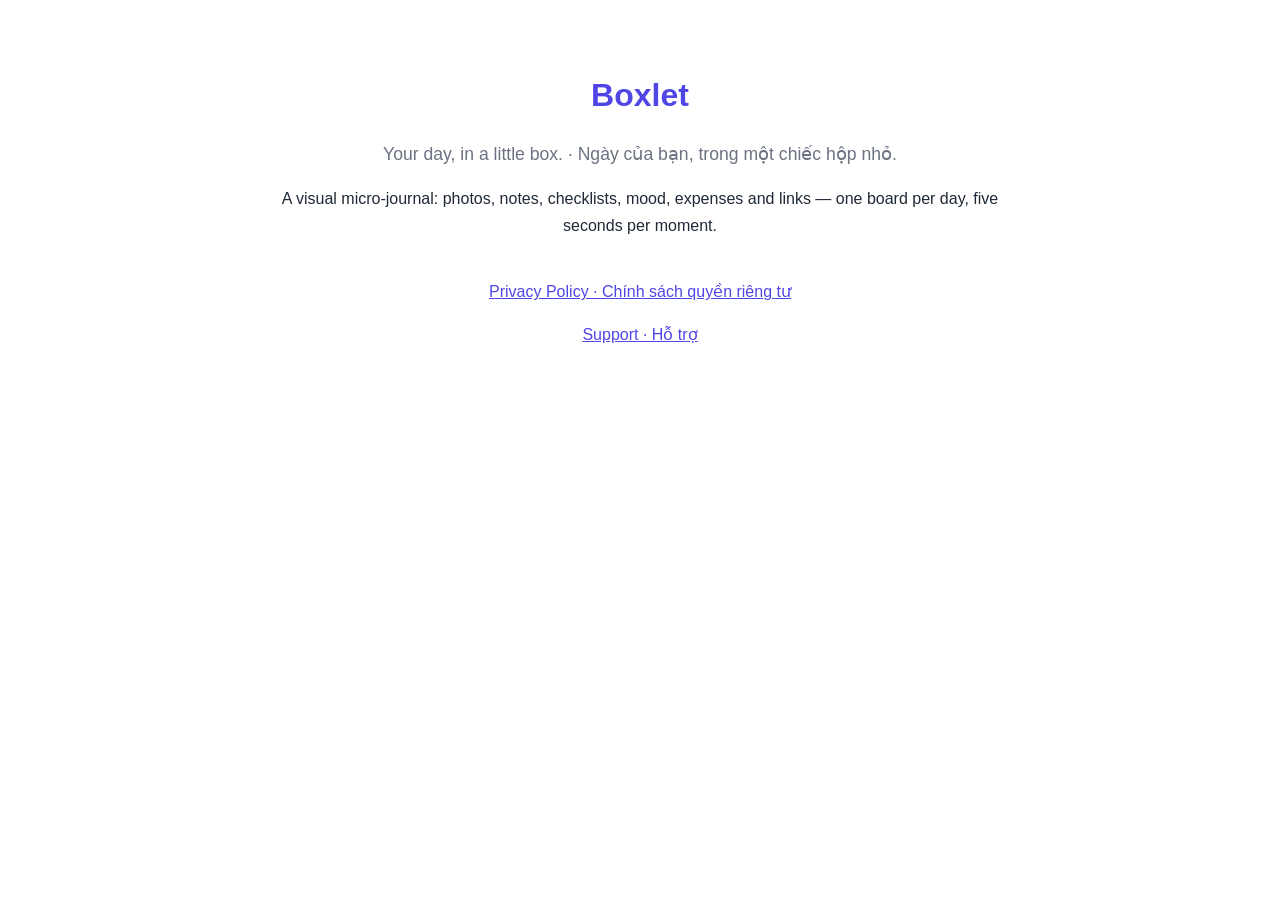
==== index.html @ a5674870 "Boxlet site: privacy policy, support, landing Claude-Session: https://claude.ai/code/session_01BpCMY" ====
<!DOCTYPE html>
<html lang="en">
<head>
<meta charset="utf-8">
<meta name="viewport" content="width=device-width, initial-scale=1">
<title>Boxlet — Your day, in a little box</title>
<style>
  body { font-family: -apple-system, "Segoe UI", Roboto, sans-serif; max-width: 720px; margin: 0 auto; padding: 48px 20px; color: #1f2937; line-height: 1.65; text-align: center; }
  h1 { color: #4F46E5; font-size: 2rem; margin-bottom: .25rem; }
  .tagline { color: #6b7280; font-size: 1.1rem; }
  .links { margin-top: 2.5rem; }
  a { color: #4F46E5; }
</style>
</head>
<body>
<h1>Boxlet</h1>
<p class="tagline">Your day, in a little box. · Ngày của bạn, trong một chiếc hộp nhỏ.</p>
<p>A visual micro-journal: photos, notes, checklists, mood, expenses and links — one board per day, five seconds per moment.</p>
<div class="links">
  <p><a href="./privacy.html">Privacy Policy · Chính sách quyền riêng tư</a></p>
  <p><a href="./support.html">Support · Hỗ trợ</a></p>
</div>
</body>
</html>
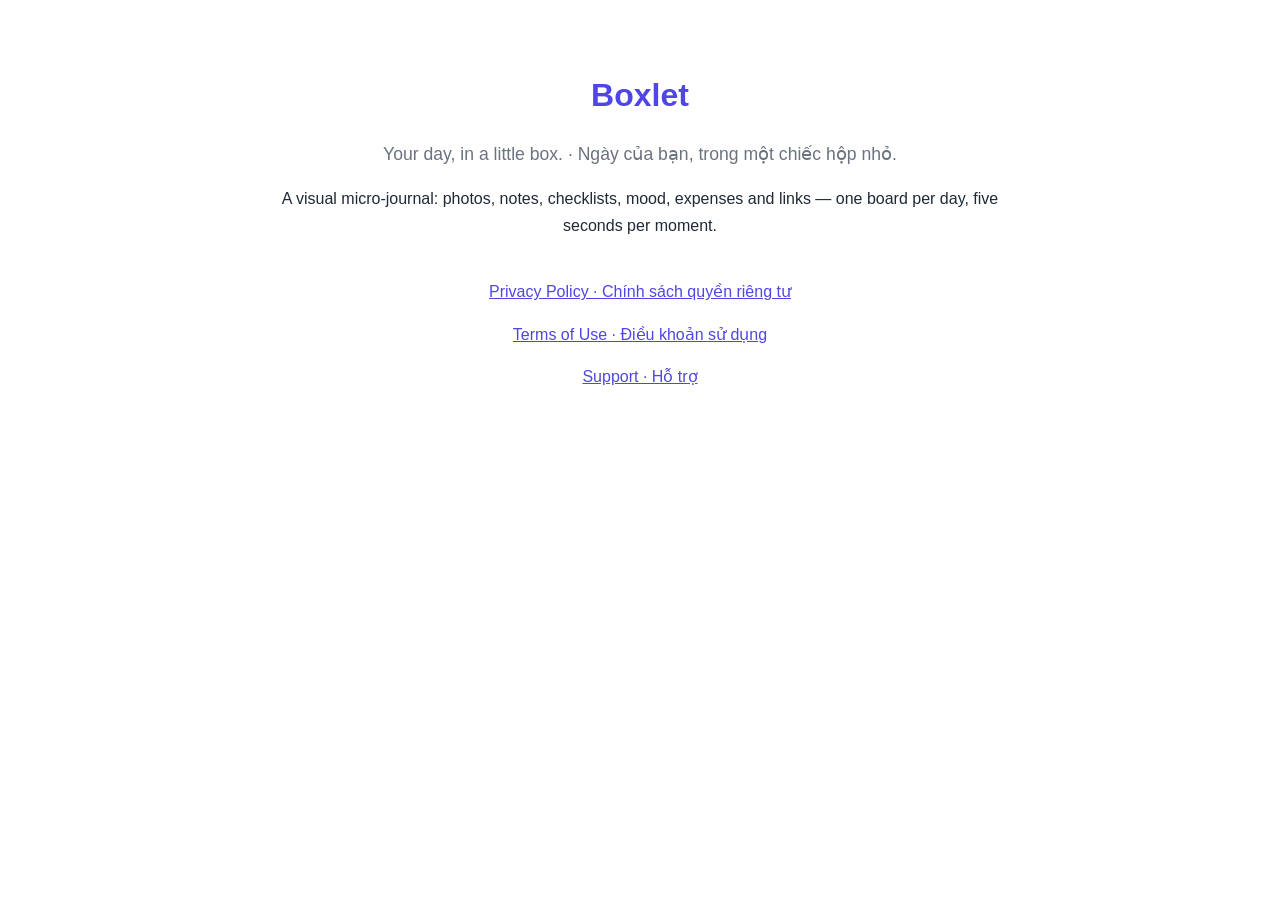
==== commit fc3dd6ae: "Dựng trang Điều khoản sử dụng + sửa privacy cho khớp việc đã có thuê bao /terms từng 404 trong khi b" ====
--- a/index.html
+++ b/index.html
@@ -18,6 +18,7 @@
 <p>A visual micro-journal: photos, notes, checklists, mood, expenses and links — one board per day, five seconds per moment.</p>
 <div class="links">
   <p><a href="./privacy.html">Privacy Policy · Chính sách quyền riêng tư</a></p>
+  <p><a href="./terms.html">Terms of Use · Điều khoản sử dụng</a></p>
   <p><a href="./support.html">Support · Hỗ trợ</a></p>
 </div>
 </body>
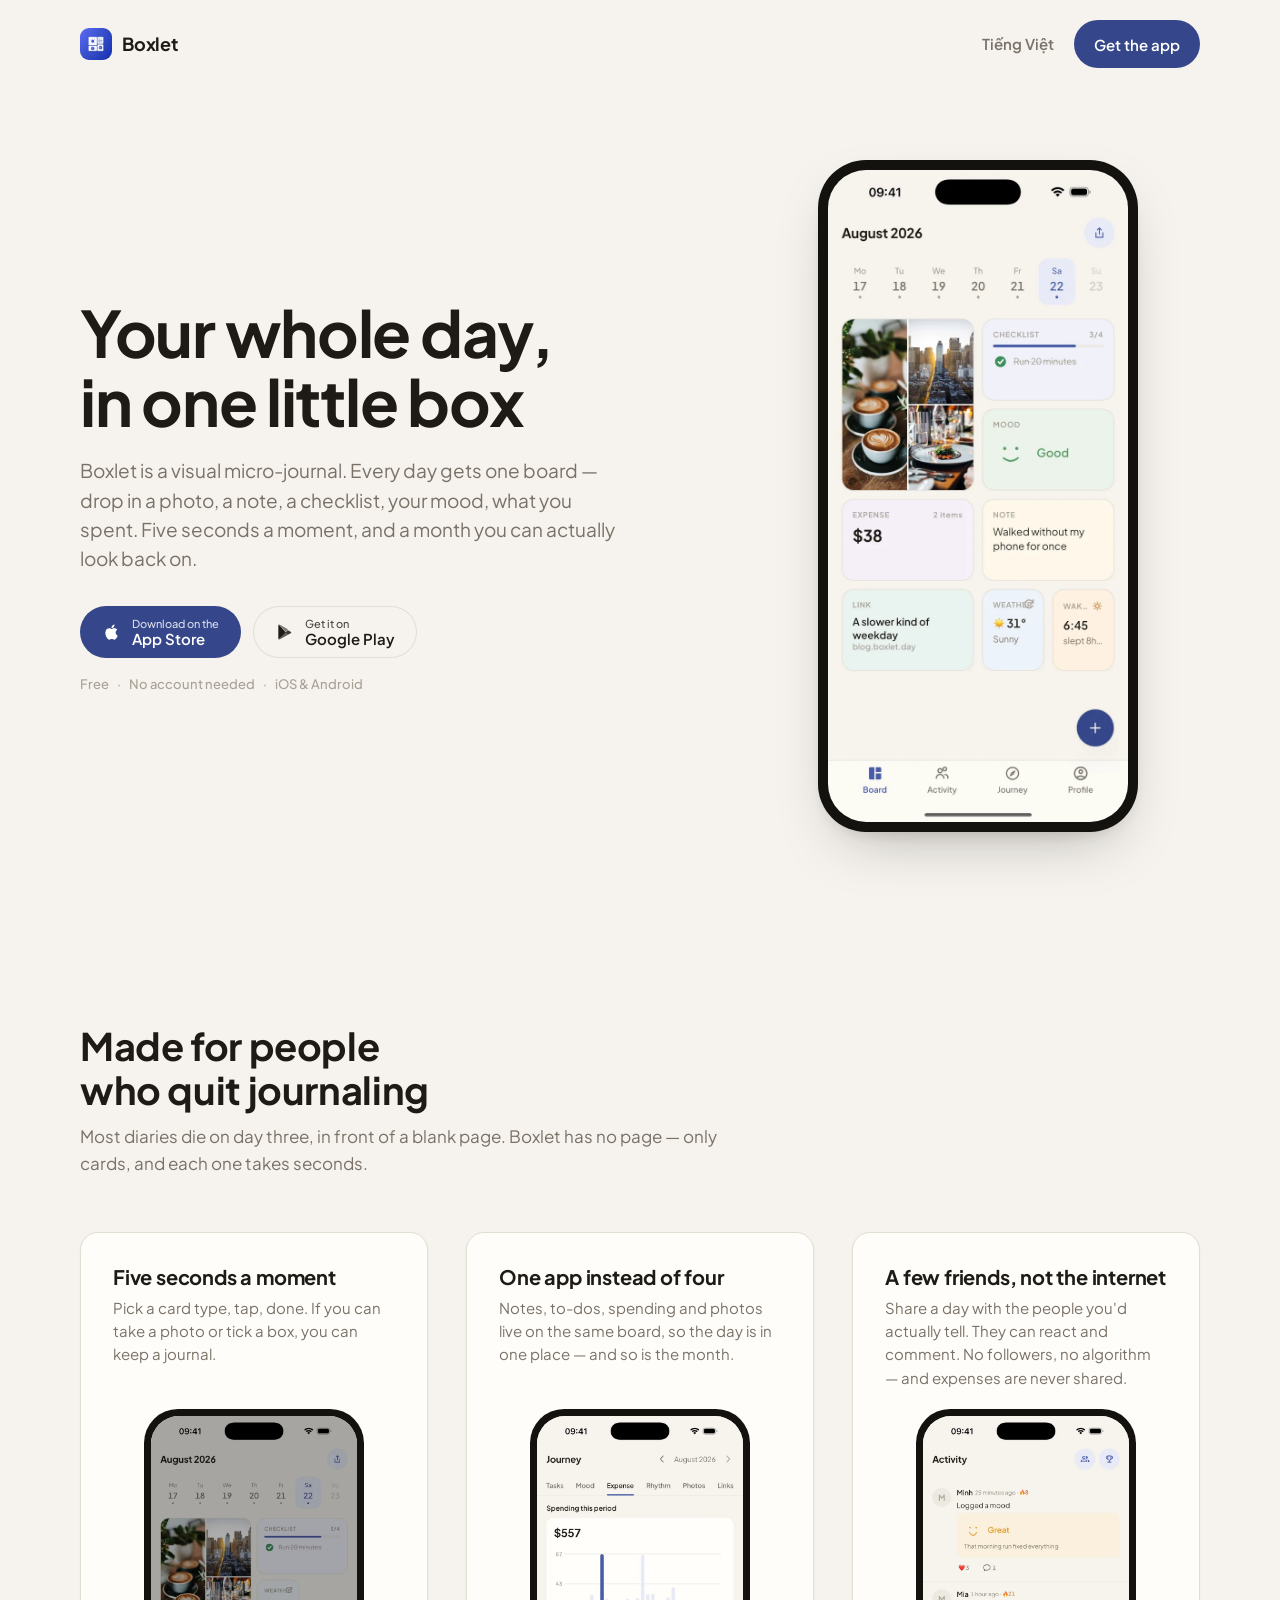
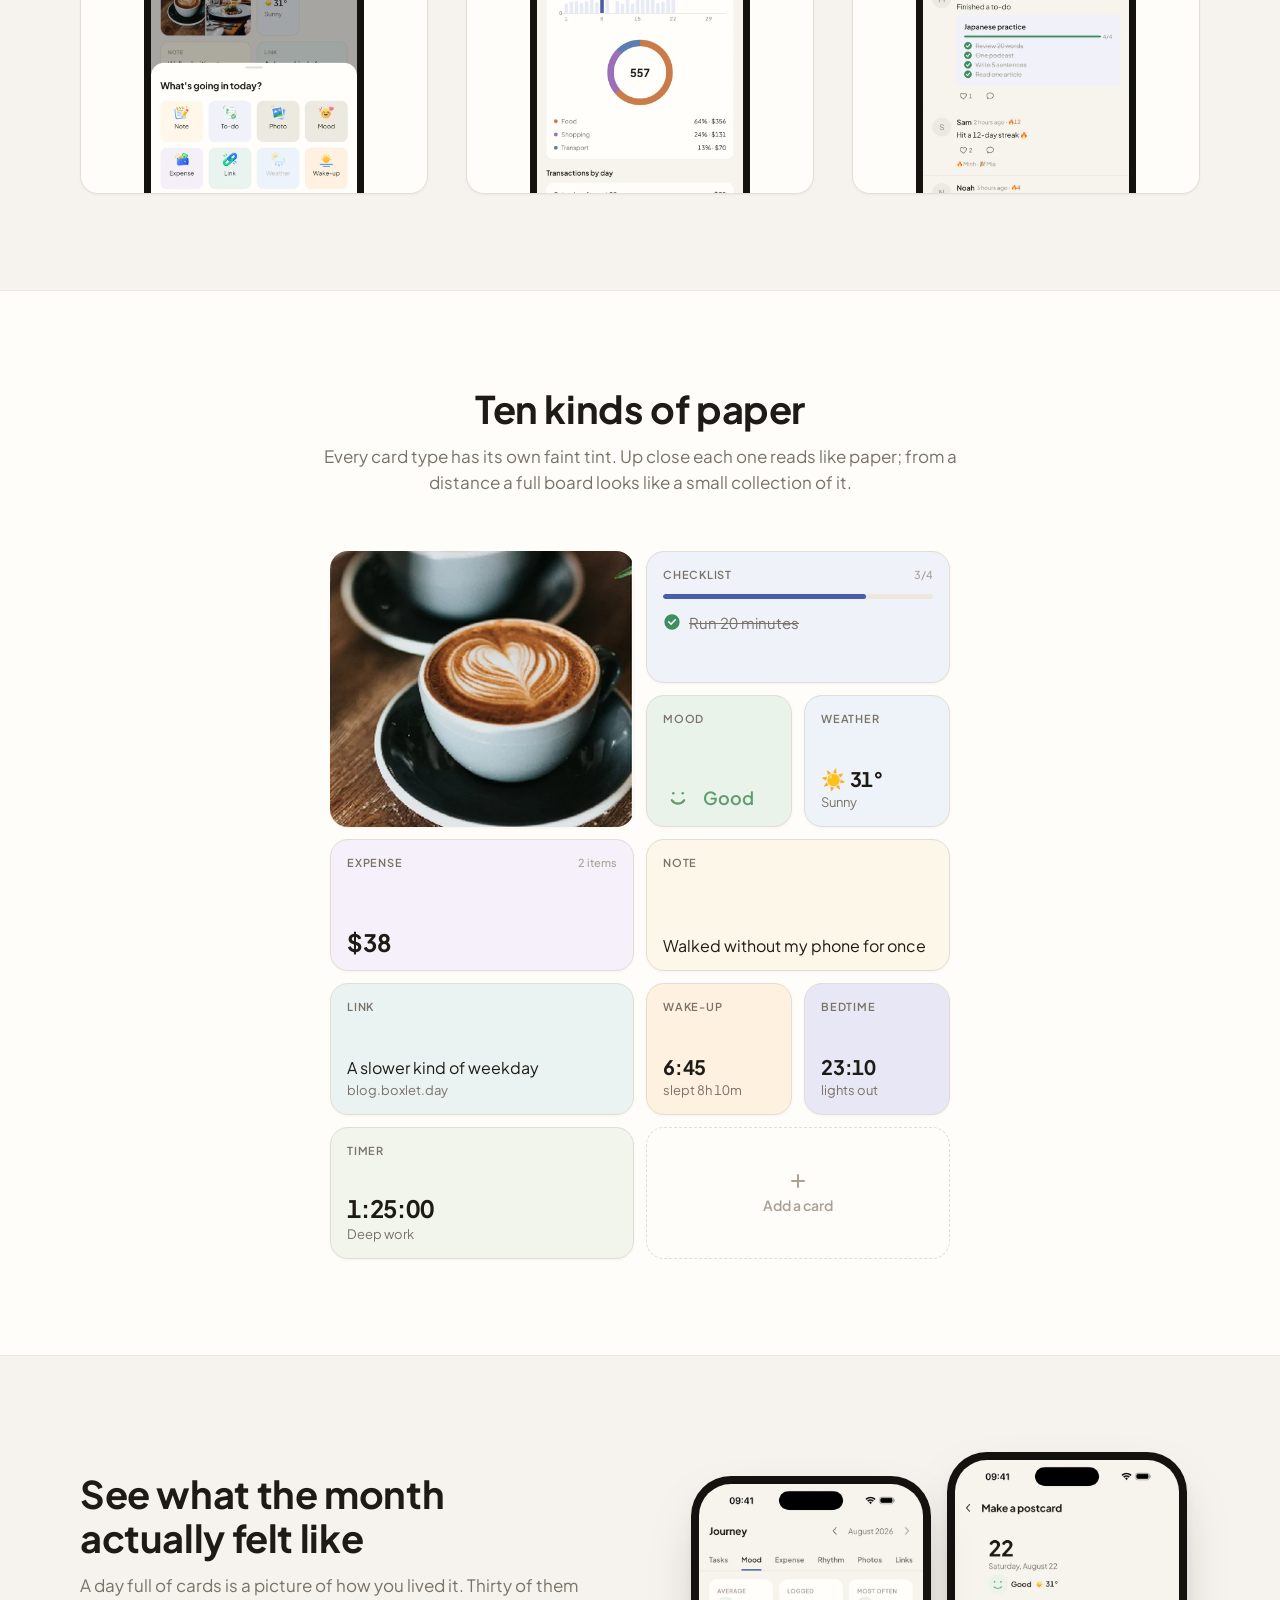
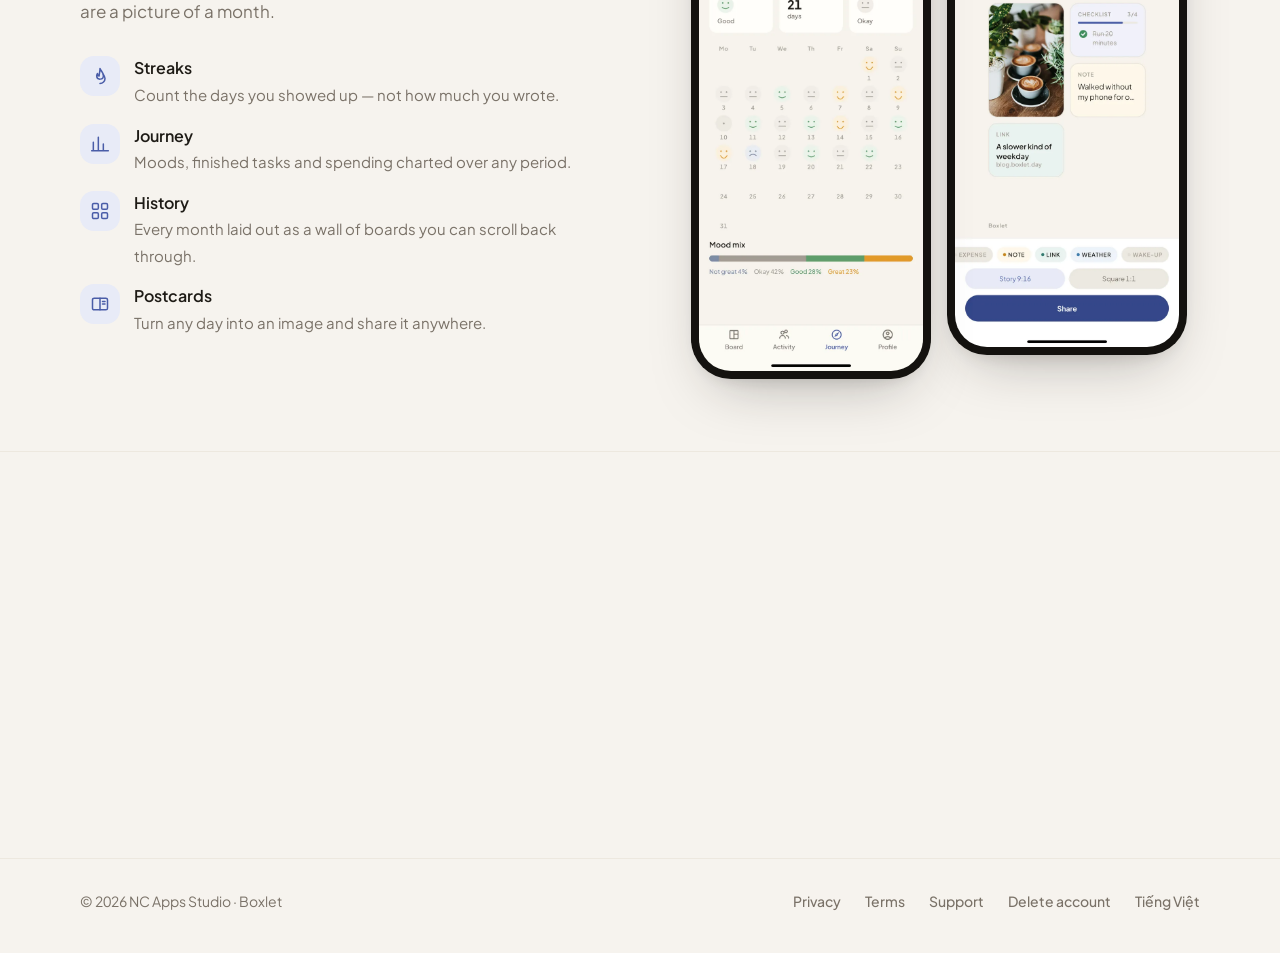
==== commit 9102d3a4: "Dựng lại landing page: hero, ba trụ, board mười loại giấy, nhìn lại, song ngữ EN/VI Trang cũ là một " ====
--- a/index.html
+++ b/index.html
@@ -3,23 +3,223 @@
 <head>
 <meta charset="utf-8">
 <meta name="viewport" content="width=device-width, initial-scale=1">
-<title>Boxlet — Your day, in a little box</title>
-<style>
-  body { font-family: -apple-system, "Segoe UI", Roboto, sans-serif; max-width: 720px; margin: 0 auto; padding: 48px 20px; color: #1f2937; line-height: 1.65; text-align: center; }
-  h1 { color: #4F46E5; font-size: 2rem; margin-bottom: .25rem; }
-  .tagline { color: #6b7280; font-size: 1.1rem; }
-  .links { margin-top: 2.5rem; }
-  a { color: #4F46E5; }
-</style>
+<title>Boxlet — Your whole day, in one little box</title>
+<meta name="description" content="Boxlet is a visual micro-journal for iOS and Android. One board per day: photos, notes, checklists, mood, spending. Five seconds a moment, and a month you can look back on.">
+<link rel="canonical" href="https://boxlet.day/">
+<link rel="alternate" hreflang="en" href="https://boxlet.day/">
+<link rel="alternate" hreflang="vi" href="https://boxlet.day/vi/">
+<link rel="alternate" hreflang="x-default" href="https://boxlet.day/">
+<meta name="theme-color" content="#F6F3EE" media="(prefers-color-scheme: light)">
+<meta name="theme-color" content="#131210" media="(prefers-color-scheme: dark)">
+<meta property="og:type" content="website">
+<meta property="og:site_name" content="Boxlet">
+<meta property="og:title" content="Boxlet — Your whole day, in one little box">
+<meta property="og:description" content="Boxlet is a visual micro-journal for iOS and Android. One board per day: photos, notes, checklists, mood, spending. Five seconds a moment, and a month you can look back on.">
+<meta property="og:url" content="https://boxlet.day/">
+<meta property="og:image" content="https://boxlet.day/assets/og-en.png">
+<meta property="og:image:width" content="1200">
+<meta property="og:image:height" content="630">
+<meta property="og:locale" content="en_US">
+<meta name="twitter:card" content="summary_large_image">
+<meta name="apple-itunes-app" content="app-id=6798649203">
+<link rel="icon" type="image/png" sizes="32x32" href="/assets/icon-32.png">
+<link rel="icon" type="image/png" sizes="192x192" href="/assets/icon-192.png">
+<link rel="apple-touch-icon" href="/assets/icon-180.png">
+<link rel="preload" href="/assets/fonts/PlusJakartaSans-Variable.woff2" as="font" type="font/woff2" crossorigin>
+<link rel="stylesheet" href="/style.css">
+<script type="application/ld+json">
+{
+  "@context": "https://schema.org",
+  "@type": "MobileApplication",
+  "name": "Boxlet",
+  "operatingSystem": "iOS, Android",
+  "applicationCategory": "LifestyleApplication",
+  "description": "Boxlet is a visual micro-journal for iOS and Android. One board per day: photos, notes, checklists, mood, spending. Five seconds a moment, and a month you can look back on.",
+  "offers": { "@type": "Offer", "price": "0", "priceCurrency": "USD" },
+  "author": { "@type": "Organization", "name": "NC Apps Studio" },
+  "url": "https://boxlet.day/"
+}
+</script>
 </head>
 <body>
-<h1>Boxlet</h1>
-<p class="tagline">Your day, in a little box. · Ngày của bạn, trong một chiếc hộp nhỏ.</p>
-<p>A visual micro-journal: photos, notes, checklists, mood, expenses and links — one board per day, five seconds per moment.</p>
-<div class="links">
-  <p><a href="./privacy.html">Privacy Policy · Chính sách quyền riêng tư</a></p>
-  <p><a href="./terms.html">Terms of Use · Điều khoản sử dụng</a></p>
-  <p><a href="./support.html">Support · Hỗ trợ</a></p>
-</div>
+
+<header class="wrap topbar">
+  <a class="brand" href="/"><img src="/assets/icon-192.png" alt="" width="32" height="32">Boxlet</a>
+  <div class="topbar-actions">
+    <a class="lang" href="/vi/" lang="vi" hreflang="vi">Tiếng Việt</a>
+    <a class="btn btn-primary" href="#get">Get the app</a>
+  </div>
+</header>
+
+<main>
+
+<section class="wrap hero">
+  <div class="hero-copy">
+    <h1>Your whole day, in one little box</h1>
+    <p class="lead">Boxlet is a visual micro-journal. Every day gets one board — drop in a photo, a note, a checklist, your mood, what you spent. Five seconds a moment, and a month you can actually look back on.</p>
+    <div class="store-row">
+      <a class="btn btn-primary btn-store" href="https://apps.apple.com/app/id6798649203"><svg viewBox="0 0 24 24" fill="currentColor" aria-hidden="true"><path d="M16.37 12.7c-.02-2.3 1.88-3.4 1.96-3.45-1.07-1.56-2.73-1.78-3.32-1.8-1.41-.14-2.76.83-3.48.83-.72 0-1.83-.81-3-.79-1.55.02-2.97.9-3.77 2.28-1.61 2.79-.41 6.92 1.16 9.18.77 1.11 1.68 2.35 2.87 2.31 1.15-.05 1.59-.75 2.98-.75 1.39 0 1.78.75 3 .72 1.24-.02 2.02-1.13 2.78-2.24.87-1.29 1.23-2.53 1.25-2.6-.03-.01-2.4-.92-2.43-3.69zM14.1 5.96c.63-.77 1.06-1.84.94-2.9-.91.04-2.02.61-2.67 1.37-.58.68-1.1 1.77-.96 2.81 1.02.08 2.05-.52 2.69-1.28z"/></svg><span><small>Download on the</small><b>App Store</b></span></a>
+      <a class="btn btn-ghost btn-store" href="https://play.google.com/store/apps/details?id=com.ncstudio.daybox"><svg viewBox="0 0 24 24" fill="currentColor" aria-hidden="true"><path d="M4.5 3.3c-.3.3-.5.8-.5 1.4v14.6c0 .6.2 1.1.5 1.4l.1.1 8.2-8.2v-.2L4.6 3.2l-.1.1z"/><path d="M15.5 15.3l-2.7-2.7v-.2l2.7-2.7.1.1 3.2 1.8c.9.5.9 1.4 0 1.9l-3.2 1.8h-.1z" opacity=".85"/><path d="M15.6 15.2L12.8 12.4 4.5 20.7c.3.3.8.4 1.3.1l9.8-5.6z" opacity=".7"/><path d="M15.6 8.8L5.8 3.2c-.5-.3-1-.2-1.3.1l8.3 8.3 2.8-2.8z" opacity=".55"/></svg><span><small>Get it on</small><b>Google Play</b></span></a>
+    </div>
+    <p class="fine"><span>Free</span><span>No account needed</span><span>iOS & Android</span></p>
+  </div>
+  <div class="hero-visual">
+    <div class="phone">
+      <img src="/assets/shots/01-board-en.webp" width="660" height="1434" alt="A Boxlet board for one day: a photo card, checklist, mood, expense, note, link and weather laid out on a grid" fetchpriority="high">
+    </div>
+  </div>
+</section>
+
+<section class="section">
+  <div class="wrap">
+    <div class="section-head reveal">
+      <h2>Made for people who quit journaling</h2>
+      <p>Most diaries die on day three, in front of a blank page. Boxlet has no page — only cards, and each one takes seconds.</p>
+    </div>
+    <div class="pillars">
+      <article class="pillar reveal">
+        <div>
+          <h3>Five seconds a moment</h3>
+          <p>Pick a card type, tap, done. If you can take a photo or tick a box, you can keep a journal.</p>
+        </div>
+        <div class="shot"><img src="/assets/shots/02-picker-en.webp" width="660" height="1434" alt="The card picker sheet showing the card types: note, to-do, photo, mood, expense, link, weather, wake-up, bedtime, timer" loading="lazy"></div>
+      </article>
+      <article class="pillar reveal">
+        <div>
+          <h3>One app instead of four</h3>
+          <p>Notes, to-dos, spending and photos live on the same board, so the day is in one place — and so is the month.</p>
+        </div>
+        <div class="shot"><img src="/assets/shots/06-journey-expense-en.webp" width="660" height="1434" alt="Journey tab showing spending for the month with a daily chart and a category donut" loading="lazy"></div>
+      </article>
+      <article class="pillar reveal">
+        <div>
+          <h3>A few friends, not the internet</h3>
+          <p>Share a day with the people you'd actually tell. They can react and comment. No followers, no algorithm — and expenses are never shared.</p>
+        </div>
+        <div class="shot"><img src="/assets/shots/07-feed-en.webp" width="660" height="1434" alt="Activity feed with a few friends' posts: a mood, a finished to-do list, a streak" loading="lazy"></div>
+      </article>
+    </div>
+  </div>
+</section>
+
+<section class="section paper-section">
+  <div class="wrap">
+    <div class="section-head center reveal">
+      <h2>Ten kinds of paper</h2>
+      <p>Every card type has its own faint tint. Up close each one reads like paper; from a distance a full board looks like a small collection of it.</p>
+    </div>
+
+    <div class="board" aria-label="A sample day board built from Boxlet's card types">
+      <div class="card card-photo w2 h2 reveal" style="--i:0">
+        <img src="/assets/photo-coffee.webp" width="480" height="480" alt="Two cups of latte on a wooden table" loading="lazy">
+      </div>
+      <div class="card card-todo w2 reveal" style="--i:1">
+        <div class="card-label">Checklist<span class="meta">3/4</span></div>
+        <div class="progress"><i></i></div>
+        <div class="tick"><svg viewBox="0 0 20 20" fill="currentColor" aria-hidden="true"><path d="M10 1.5a8.5 8.5 0 1 0 0 17 8.5 8.5 0 0 0 0-17zm-1.1 12.2L5.2 10l1.3-1.3 2.4 2.4 4.6-4.6 1.3 1.3-5.9 5.9z"/></svg>Run 20 minutes</div>
+      </div>
+      <div class="card card-mood card-sm reveal" style="--i:2">
+        <div class="card-label">Mood</div>
+        <div class="card-body"><div class="mood-face"><svg viewBox="0 0 32 32" fill="none" stroke="currentColor" stroke-width="2.4" stroke-linecap="round" aria-hidden="true"><circle cx="11" cy="12" r="1.3" fill="currentColor" stroke="none"/><circle cx="21" cy="12" r="1.3" fill="currentColor" stroke="none"/><path d="M9.5 19.5c1.6 2.3 3.8 3.5 6.5 3.5s4.9-1.2 6.5-3.5"/></svg>Good</div></div>
+      </div>
+      <div class="card card-weather card-sm reveal" style="--i:3">
+        <div class="card-label">Weather</div>
+        <div class="card-body"><p class="card-value">☀️ 31°</p><p class="card-sub">Sunny</p></div>
+      </div>
+      <div class="card card-expense w2 reveal" style="--i:4">
+        <div class="card-label">Expense<span class="meta">2 items</span></div>
+        <div class="card-body"><p class="card-value">$38</p></div>
+      </div>
+      <div class="card card-note w2 reveal" style="--i:5">
+        <div class="card-label">Note</div>
+        <div class="card-body"><p class="card-text">Walked without my phone for once</p></div>
+      </div>
+      <div class="card card-link w2 reveal" style="--i:6">
+        <div class="card-label">Link</div>
+        <div class="card-body"><p class="card-text">A slower kind of weekday</p><p class="card-sub">blog.boxlet.day</p></div>
+      </div>
+      <div class="card card-wake card-sm reveal" style="--i:7">
+        <div class="card-label">Wake-up</div>
+        <div class="card-body"><p class="card-value">6:45</p><p class="card-sub">slept 8h 10m</p></div>
+      </div>
+      <div class="card card-bed card-sm reveal" style="--i:8">
+        <div class="card-label">Bedtime</div>
+        <div class="card-body"><p class="card-value">23:10</p><p class="card-sub">lights out</p></div>
+      </div>
+      <div class="card card-timer w2 reveal" style="--i:9">
+        <div class="card-label">Timer</div>
+        <div class="card-body"><p class="card-value">1:25:00</p><p class="card-sub">Deep work</p></div>
+      </div>
+      <div class="card card-add w2 reveal" style="--i:10" aria-hidden="true">
+        <svg viewBox="0 0 20 20" fill="none" stroke="currentColor" stroke-width="2" stroke-linecap="round" aria-hidden="true"><path d="M10 4v12M4 10h12"/></svg>Add a card
+      </div>
+    </div>
+
+  </div>
+</section>
+
+<section class="section">
+  <div class="wrap lookback">
+    <div class="reveal">
+      <div class="section-head">
+        <h2>See what the month actually felt like</h2>
+        <p>A day full of cards is a picture of how you lived it. Thirty of them are a picture of a month.</p>
+      </div>
+      <ul>
+        <li><span class="ico"><svg viewBox="0 0 24 24" fill="none" stroke="currentColor" stroke-width="1.8" stroke-linecap="round" stroke-linejoin="round" aria-hidden="true"><path d="M12 3c1 3 4 4.5 4 8.5A4 4 0 0 1 8 12c0-1 .3-2 1-3 0 2 1 3 2 3 0-3 1-5 1-9z"/><path d="M12 21a6 6 0 0 0 6-6c0-2-1-3.5-2-5"/></svg></span><div><b>Streaks</b><span>Count the days you showed up — not how much you wrote.</span></div></li>
+        <li><span class="ico"><svg viewBox="0 0 24 24" fill="none" stroke="currentColor" stroke-width="1.8" stroke-linecap="round" aria-hidden="true"><path d="M4 20V10M10 20V4M16 20v-8M22 20H2"/></svg></span><div><b>Journey</b><span>Moods, finished tasks and spending charted over any period.</span></div></li>
+        <li><span class="ico"><svg viewBox="0 0 24 24" fill="none" stroke="currentColor" stroke-width="1.8" aria-hidden="true"><rect x="3" y="3" width="7" height="7" rx="1.5"/><rect x="14" y="3" width="7" height="7" rx="1.5"/><rect x="3" y="14" width="7" height="7" rx="1.5"/><rect x="14" y="14" width="7" height="7" rx="1.5"/></svg></span><div><b>History</b><span>Every month laid out as a wall of boards you can scroll back through.</span></div></li>
+        <li><span class="ico"><svg viewBox="0 0 24 24" fill="none" stroke="currentColor" stroke-width="1.8" stroke-linecap="round" aria-hidden="true"><rect x="3" y="5" width="18" height="14" rx="2"/><path d="M12 5v14M15 9h3M15 12h3"/></svg></span><div><b>Postcards</b><span>Turn any day into an image and share it anywhere.</span></div></li>
+      </ul>
+    </div>
+    <div class="phone-pair reveal">
+      <div class="phone phone-sm"><img src="/assets/shots/05-journey-mood-en.webp" width="660" height="1434" alt="Journey tab with a month of mood faces on a calendar and a mood mix bar" loading="lazy"></div>
+      <div class="phone phone-sm"><img src="/assets/shots/08-postcard-en.webp" width="660" height="1434" alt="The postcard maker rendering a day's board as a shareable image" loading="lazy"></div>
+    </div>
+  </div>
+</section>
+
+<section class="section closing" id="get">
+  <div class="wrap reveal">
+    <h2>Start today's box. It takes five seconds.</h2>
+    <div class="store-row">
+      <a class="btn btn-primary btn-store" href="https://apps.apple.com/app/id6798649203"><svg viewBox="0 0 24 24" fill="currentColor" aria-hidden="true"><path d="M16.37 12.7c-.02-2.3 1.88-3.4 1.96-3.45-1.07-1.56-2.73-1.78-3.32-1.8-1.41-.14-2.76.83-3.48.83-.72 0-1.83-.81-3-.79-1.55.02-2.97.9-3.77 2.28-1.61 2.79-.41 6.92 1.16 9.18.77 1.11 1.68 2.35 2.87 2.31 1.15-.05 1.59-.75 2.98-.75 1.39 0 1.78.75 3 .72 1.24-.02 2.02-1.13 2.78-2.24.87-1.29 1.23-2.53 1.25-2.6-.03-.01-2.4-.92-2.43-3.69zM14.1 5.96c.63-.77 1.06-1.84.94-2.9-.91.04-2.02.61-2.67 1.37-.58.68-1.1 1.77-.96 2.81 1.02.08 2.05-.52 2.69-1.28z"/></svg><span><small>Download on the</small><b>App Store</b></span></a>
+      <a class="btn btn-ghost btn-store" href="https://play.google.com/store/apps/details?id=com.ncstudio.daybox"><svg viewBox="0 0 24 24" fill="currentColor" aria-hidden="true"><path d="M4.5 3.3c-.3.3-.5.8-.5 1.4v14.6c0 .6.2 1.1.5 1.4l.1.1 8.2-8.2v-.2L4.6 3.2l-.1.1z"/><path d="M15.5 15.3l-2.7-2.7v-.2l2.7-2.7.1.1 3.2 1.8c.9.5.9 1.4 0 1.9l-3.2 1.8h-.1z" opacity=".85"/><path d="M15.6 15.2L12.8 12.4 4.5 20.7c.3.3.8.4 1.3.1l9.8-5.6z" opacity=".7"/><path d="M15.6 8.8L5.8 3.2c-.5-.3-1-.2-1.3.1l8.3 8.3 2.8-2.8z" opacity=".55"/></svg><span><small>Get it on</small><b>Google Play</b></span></a>
+    </div>
+    <p class="pro">Boxlet is free to use. Boxlet Pro is an optional subscription — monthly or yearly, with a 3-day free trial — billed through the App Store or Google Play. <a href="/terms.html">Terms of use</a></p>
+  </div>
+</section>
+
+</main>
+
+<footer class="footer">
+  <div class="wrap">
+    <span>© 2026 NC Apps Studio · Boxlet</span>
+    <nav aria-label="Footer">
+      <a href="/privacy.html">Privacy</a>
+      <a href="/terms.html">Terms</a>
+      <a href="/support.html">Support</a>
+      <a href="/delete-account.html">Delete account</a>
+      <a href="/vi/" lang="vi" hreflang="vi">Tiếng Việt</a>
+    </nav>
+  </div>
+</footer>
+
+<script>
+(function () {
+  var reduce = window.matchMedia && window.matchMedia("(prefers-reduced-motion: reduce)").matches;
+  var items = document.querySelectorAll(".reveal");
+  if (reduce || !("IntersectionObserver" in window)) {
+    items.forEach(function (el) { el.classList.add("in"); });
+    return;
+  }
+  var io = new IntersectionObserver(function (entries) {
+    entries.forEach(function (e) {
+      if (e.isIntersecting) { e.target.classList.add("in"); io.unobserve(e.target); }
+    });
+  }, { rootMargin: "0px 0px -8% 0px", threshold: 0.1 });
+  items.forEach(function (el) { io.observe(el); });
+})();
+</script>
 </body>
 </html>
--- a/style.css
+++ b/style.css
@@ -0,0 +1,564 @@
+/* Boxlet — boxlet.day
+   Tokens mirror docs/design-system.md in the app repo. One typeface, hierarchy
+   by weight; paper tints per card type; indigo is the only interaction color;
+   no decorative gradients. The site is the app's ninth screen. */
+
+@font-face {
+  font-family: "Plus Jakarta Sans";
+  src: url("/assets/fonts/PlusJakartaSans-Variable.woff2") format("woff2");
+  font-weight: 200 800;
+  font-display: swap;
+}
+
+:root {
+  --bg: #F6F3EE;
+  --surface: #FFFDF9;
+  --raised: #FFFFFF;
+  --sunken: #EDE9E1;
+  --ink: #1E1B16;
+  --ink-2: #7A7268;
+  --ink-3: #A9A196;
+  --hairline: #E3DED4;
+  --divider: #EDE8DF;
+  --primary: #4A5DA8;
+  --primary-filled: #35478A;
+  --primary-pressed: #2A3970;
+  --primary-soft: #E8EBF7;
+  --on-primary: #FFFFFF;
+  --success: #3F8F5C;
+  --streak: #E07A2B;
+  --mood-good: #5E9E6B;
+  --mood-good-bg: #EAF3EA;
+  --paper-note: #FDF7EA;
+  --paper-todo: #F0F2FA;
+  --paper-expense: #F5F0F9;
+  --paper-link: #EAF3F1;
+  --paper-weather: #EDF3F9;
+  --paper-wake: #FFF1E0;
+  --paper-bed: #E8E7F6;
+  --paper-timer: #F1F5EC;
+  --phone-bezel: #14120F;
+  --card-shadow: 0 1px 3px rgba(58, 46, 34, 0.05);
+  --phone-shadow: 0 24px 60px -24px rgba(30, 27, 22, 0.35), 0 8px 20px -12px rgba(30, 27, 22, 0.2);
+  --r-card: 18px;
+  --r-tile: 14px;
+  --r-image: 12px;
+  --r-pill: 999px;
+  color-scheme: light dark;
+}
+
+@media (prefers-color-scheme: dark) {
+  :root {
+    --bg: #131210;
+    --surface: #1D1B17;
+    --raised: #26231E;
+    --sunken: #100F0D;
+    --ink: #F4F1EA;
+    --ink-2: #A39C90;
+    --ink-3: #7A7368;
+    --hairline: #35312A;
+    --divider: #2B2822;
+    --primary: #8E9CDD;
+    --primary-filled: #6E7DC4;
+    --primary-pressed: #5A68A8;
+    --primary-soft: #232840;
+    --success: #5FB07B;
+    --streak: #F0913F;
+    --mood-good: #5FB07B;
+    --mood-good-bg: #1A2E1D;
+    --paper-note: #221E15;
+    --paper-todo: #1A1D2B;
+    --paper-expense: #221C2B;
+    --paper-link: #16241F;
+    --paper-weather: #16202B;
+    --paper-wake: #2B1E12;
+    --paper-bed: #141728;
+    --paper-timer: #1A2116;
+    --phone-bezel: #2E2A24;
+    --card-shadow: none;
+    --phone-shadow: 0 0 0 1px var(--hairline);
+  }
+}
+
+*, *::before, *::after { box-sizing: border-box; }
+
+html { -webkit-text-size-adjust: 100%; scroll-behavior: smooth; }
+
+body {
+  margin: 0;
+  background: var(--bg);
+  color: var(--ink);
+  font-family: "Plus Jakarta Sans", -apple-system, "Segoe UI", Roboto, sans-serif;
+  font-size: 1.0625rem;
+  line-height: 1.55;
+  font-weight: 400;
+  -webkit-font-smoothing: antialiased;
+}
+
+img { max-width: 100%; height: auto; display: block; }
+
+a { color: var(--primary); text-decoration: none; }
+a:hover { text-decoration: underline; text-underline-offset: 3px; }
+
+:focus-visible {
+  outline: 2px solid var(--primary);
+  outline-offset: 3px;
+  border-radius: 4px;
+}
+
+h1, h2, h3 { margin: 0; font-weight: 700; letter-spacing: -0.01em; line-height: 1.15; }
+p { margin: 0; }
+
+.wrap {
+  width: min(100% - 2.5rem, 1120px);
+  margin-inline: auto;
+}
+
+/* ---------- top bar ---------- */
+
+.topbar {
+  display: flex;
+  align-items: center;
+  justify-content: space-between;
+  gap: 1rem;
+  padding-block: 1.25rem;
+}
+
+.brand {
+  display: inline-flex;
+  align-items: center;
+  gap: 0.625rem;
+  color: var(--ink);
+  font-weight: 700;
+  font-size: 1.125rem;
+  letter-spacing: -0.01em;
+}
+.brand:hover { text-decoration: none; }
+.brand img { width: 32px; height: 32px; border-radius: 9px; }
+
+.topbar-actions { display: flex; align-items: center; gap: 1.25rem; }
+
+.lang {
+  color: var(--ink-2);
+  font-weight: 600;
+  font-size: 0.9375rem;
+}
+.lang:hover { color: var(--ink); }
+
+/* ---------- buttons ---------- */
+
+.btn {
+  display: inline-flex;
+  align-items: center;
+  justify-content: center;
+  gap: 0.5rem;
+  min-height: 48px;
+  padding: 0 1.25rem;
+  border-radius: var(--r-pill);
+  font-weight: 600;
+  font-size: 0.9375rem;
+  line-height: 1;
+  white-space: nowrap;
+  transition: background-color 120ms ease, transform 120ms ease;
+}
+.btn:hover { text-decoration: none; }
+.btn:active { transform: translateY(1px); }
+
+.btn-primary { background: var(--primary-filled); color: var(--on-primary); }
+.btn-primary:hover { background: var(--primary-pressed); }
+
+.btn-ghost {
+  background: transparent;
+  color: var(--ink);
+  box-shadow: inset 0 0 0 1px var(--hairline);
+}
+.btn-ghost:hover { background: var(--surface); }
+
+.btn svg { width: 18px; height: 18px; flex: none; }
+
+.btn-store {
+  min-height: 52px;
+  padding-inline: 1.375rem;
+  gap: 0.625rem;
+}
+.btn-store svg { width: 20px; height: 20px; }
+.btn-store span { display: flex; flex-direction: column; align-items: flex-start; gap: 2px; }
+.btn-store small { font-size: 0.6875rem; font-weight: 500; opacity: 0.8; line-height: 1; }
+.btn-store b { font-size: 0.9375rem; font-weight: 600; line-height: 1; }
+
+/* ---------- hero ---------- */
+
+.hero {
+  display: grid;
+  grid-template-columns: minmax(0, 1.15fr) minmax(0, 0.85fr);
+  gap: clamp(2rem, 6vw, 5rem);
+  align-items: center;
+  padding-block: clamp(2rem, 6vw, 4.5rem) clamp(3rem, 8vw, 6rem);
+}
+
+.hero h1 {
+  font-size: clamp(2.375rem, 5.2vw, 4rem);
+  letter-spacing: -0.02em;
+  line-height: 1.08;
+  text-wrap: balance;
+}
+
+/* Vietnamese runs ~10% longer; one step down keeps the headline on two lines. */
+html[lang="vi"] .hero h1 { font-size: clamp(2.125rem, 4.6vw, 3.5rem); }
+
+.hero .lead {
+  margin-top: 1.25rem;
+  max-width: 34rem;
+  font-size: clamp(1.0625rem, 1.5vw, 1.1875rem);
+  color: var(--ink-2);
+  text-wrap: pretty;
+}
+
+.store-row {
+  display: flex;
+  flex-wrap: wrap;
+  gap: 0.75rem;
+  margin-top: 2rem;
+}
+
+.hero .fine {
+  margin-top: 1rem;
+  font-size: 0.8125rem;
+  font-weight: 500;
+  color: var(--ink-3);
+}
+.hero .fine span + span::before { content: "·"; margin-inline: 0.5rem; }
+
+.hero-visual {
+  position: relative;
+  display: flex;
+  justify-content: center;
+}
+
+/* ---------- phone frame ---------- */
+
+.phone {
+  width: 100%;
+  max-width: 320px;
+  padding: 10px;
+  background: var(--phone-bezel);
+  border-radius: 48px;
+  box-shadow: var(--phone-shadow);
+}
+.phone img {
+  width: 100%;
+  border-radius: 38px;
+  background: #F6F3EE;
+}
+.phone-sm { max-width: 240px; border-radius: 40px; padding: 8px; }
+.phone-sm img { border-radius: 32px; }
+
+/* ---------- sections ---------- */
+
+.section { padding-block: clamp(3rem, 8vw, 6rem); }
+.section + .section { border-top: 1px solid var(--divider); }
+
+.section-head { max-width: 40rem; }
+.section-head h2 {
+  font-size: clamp(1.75rem, 3.2vw, 2.375rem);
+  text-wrap: balance;
+}
+.section-head p {
+  margin-top: 0.75rem;
+  color: var(--ink-2);
+  font-size: 1.0625rem;
+  text-wrap: pretty;
+}
+.section-head.center { margin-inline: auto; text-align: center; }
+
+/* ---------- pillars ---------- */
+
+.pillars {
+  display: grid;
+  grid-template-columns: repeat(3, minmax(0, 1fr));
+  gap: clamp(1.25rem, 3vw, 2.5rem);
+  margin-top: clamp(2rem, 5vw, 3.5rem);
+}
+
+.pillar {
+  display: flex;
+  flex-direction: column;
+  gap: 1.25rem;
+  padding: clamp(1.25rem, 2.5vw, 2rem) clamp(1.25rem, 2.5vw, 2rem) 0;
+  background: var(--surface);
+  border: 1px solid var(--hairline);
+  border-radius: var(--r-card);
+  box-shadow: var(--card-shadow);
+  overflow: hidden;
+}
+.pillar h3 { font-size: 1.25rem; }
+.pillar p { margin-top: 0.5rem; color: var(--ink-2); font-size: 0.9375rem; }
+.pillar .shot {
+  margin-top: auto;
+  align-self: center;
+  width: 78%;
+  max-width: 250px;
+  padding: 7px 7px 0;
+  background: var(--phone-bezel);
+  border-radius: 34px 34px 0 0;
+}
+.pillar .shot img {
+  border-radius: 28px 28px 0 0;
+  aspect-ratio: 1320 / 2420;
+  object-fit: cover;
+  object-position: top;
+  background: #F6F3EE;
+}
+
+/* ---------- paper collection (the signature) ---------- */
+
+.paper-section { background: var(--surface); }
+
+.board {
+  display: grid;
+  grid-template-columns: repeat(4, minmax(0, 1fr));
+  grid-auto-rows: 132px;
+  gap: 12px;
+  width: min(100%, 620px);
+  margin: clamp(2rem, 5vw, 3.5rem) auto 0;
+}
+
+.card {
+  display: flex;
+  flex-direction: column;
+  padding: 14px 16px;
+  border: 1px solid var(--hairline);
+  border-radius: var(--r-card);
+  background: var(--surface);
+  box-shadow: var(--card-shadow);
+  overflow: hidden;
+  transition: transform 160ms ease, box-shadow 160ms ease;
+}
+.card:hover {
+  transform: translateY(-2px);
+  box-shadow: 0 6px 18px -8px rgba(30, 27, 22, 0.2), var(--card-shadow);
+}
+.w2 { grid-column: span 2; }
+.h2 { grid-row: span 2; }
+
+.card-label {
+  display: flex;
+  justify-content: space-between;
+  gap: 0.5rem;
+  font-size: 0.6875rem;
+  font-weight: 600;
+  letter-spacing: 0.07em;
+  text-transform: uppercase;
+  color: var(--ink-2);
+}
+.card-label .meta { letter-spacing: 0; text-transform: none; font-weight: 500; color: var(--ink-3); }
+
+.card-body { margin-top: auto; }
+.card-value {
+  font-size: 1.5rem;
+  font-weight: 700;
+  letter-spacing: -0.01em;
+  line-height: 1.15;
+  font-variant-numeric: tabular-nums;
+}
+.card-text { font-size: 1rem; line-height: 1.35; }
+.card-sub { font-size: 0.8125rem; color: var(--ink-2); margin-top: 2px; }
+.card-sm .card-value { font-size: 1.25rem; }
+.card-sm .card-text { font-size: 0.9375rem; }
+
+.card-note { background: var(--paper-note); }
+.card-todo { background: var(--paper-todo); }
+.card-expense { background: var(--paper-expense); }
+.card-link { background: var(--paper-link); }
+.card-weather { background: var(--paper-weather); }
+.card-wake { background: var(--paper-wake); }
+.card-bed { background: var(--paper-bed); }
+.card-timer { background: var(--paper-timer); }
+.card-mood { background: var(--mood-good-bg); }
+
+.card-photo { padding: 0; border: 0; }
+.card-photo img { width: 100%; height: 100%; object-fit: cover; }
+
+.progress {
+  height: 5px;
+  margin-top: 10px;
+  border-radius: var(--r-pill);
+  background: var(--divider);
+  overflow: hidden;
+}
+.progress i { display: block; height: 100%; width: 75%; background: var(--primary); border-radius: inherit; }
+
+.tick {
+  display: flex;
+  align-items: center;
+  gap: 8px;
+  margin-top: 12px;
+  font-size: 0.9375rem;
+  color: var(--ink-2);
+  text-decoration: line-through;
+}
+.tick svg { width: 18px; height: 18px; color: var(--success); flex: none; }
+
+.mood-face { display: flex; align-items: center; gap: 10px; color: var(--mood-good); font-weight: 600; font-size: 1.125rem; }
+.mood-face svg { width: 30px; height: 30px; }
+
+.card-add {
+  align-items: center;
+  justify-content: center;
+  border-style: dashed;
+  background: transparent;
+  color: var(--ink-3);
+  font-weight: 600;
+  font-size: 0.875rem;
+  box-shadow: none;
+}
+.card-add svg { width: 20px; height: 20px; margin-bottom: 4px; }
+
+/* ---------- look back ---------- */
+
+.lookback {
+  display: grid;
+  grid-template-columns: minmax(0, 1fr) minmax(0, 1fr);
+  gap: clamp(2rem, 6vw, 5rem);
+  align-items: center;
+}
+
+.lookback ul {
+  list-style: none;
+  margin: 2rem 0 0;
+  padding: 0;
+  display: grid;
+  gap: 1rem;
+}
+.lookback li {
+  display: grid;
+  grid-template-columns: 40px 1fr;
+  gap: 0.875rem;
+  align-items: start;
+}
+.lookback li .ico {
+  display: grid;
+  place-items: center;
+  width: 40px;
+  height: 40px;
+  border-radius: var(--r-tile);
+  background: var(--primary-soft);
+  color: var(--primary);
+}
+.lookback li .ico svg { width: 20px; height: 20px; }
+.lookback li b { display: block; font-weight: 600; font-size: 1rem; }
+.lookback li span { color: var(--ink-2); font-size: 0.9375rem; }
+
+.phone-pair {
+  display: flex;
+  justify-content: center;
+  align-items: flex-end;
+  gap: 1rem;
+}
+.phone-pair .phone:first-child { transform: translateY(1.5rem); }
+
+/* ---------- pro + closing ---------- */
+
+.closing {
+  text-align: center;
+  padding-block: clamp(3rem, 8vw, 6rem);
+}
+.closing h2 { font-size: clamp(1.75rem, 3.2vw, 2.375rem); text-wrap: balance; }
+.closing .store-row { justify-content: center; }
+.closing .pro {
+  margin: 2.5rem auto 0;
+  max-width: 36rem;
+  font-size: 0.9375rem;
+  color: var(--ink-2);
+  text-wrap: pretty;
+}
+
+/* ---------- footer ---------- */
+
+.footer {
+  border-top: 1px solid var(--divider);
+  padding-block: 2rem 2.5rem;
+  font-size: 0.875rem;
+  color: var(--ink-2);
+}
+.footer .wrap {
+  display: flex;
+  flex-wrap: wrap;
+  justify-content: space-between;
+  align-items: center;
+  gap: 1rem 2rem;
+}
+.footer nav { display: flex; flex-wrap: wrap; gap: 0.5rem 1.5rem; }
+.footer nav a { color: var(--ink-2); font-weight: 500; }
+.footer nav a:hover { color: var(--ink); }
+
+/* ---------- legal / prose pages ---------- */
+
+.legal { padding-block: 1rem 4rem; }
+.legal .prose { max-width: 720px; }
+.legal h1 { font-size: 1.75rem; margin-bottom: 0.5rem; }
+.legal h2 { font-size: 1.1875rem; margin-top: 2rem; margin-bottom: 0.5rem; }
+.legal p { margin-bottom: 0.75rem; }
+.legal ul { padding-left: 1.25rem; margin: 0 0 0.75rem; }
+.legal li { margin-bottom: 0.25rem; }
+.legal hr { border: none; border-top: 1px solid var(--divider); margin: 3rem 0; }
+.legal .muted { color: var(--ink-2); font-size: 0.9rem; }
+.legal code { font-family: ui-monospace, SFMono-Regular, Menlo, monospace; font-size: 0.9em; background: var(--sunken); padding: 0.1em 0.35em; border-radius: 4px; }
+
+/* ---------- motion ---------- */
+
+.reveal { opacity: 0; transform: translateY(14px); transition: opacity 500ms ease, transform 500ms ease; }
+.reveal.in { opacity: 1; transform: none; }
+.board .card { transition-delay: calc(var(--i, 0) * 50ms); }
+
+@keyframes rise { from { opacity: 0; transform: translateY(16px); } to { opacity: 1; transform: none; } }
+.hero-copy > * { animation: rise 600ms ease both; }
+.hero-copy > :nth-child(2) { animation-delay: 80ms; }
+.hero-copy > :nth-child(3) { animation-delay: 160ms; }
+.hero-copy > :nth-child(4) { animation-delay: 240ms; }
+.hero-visual .phone { animation: rise 700ms ease 200ms both; }
+
+@media (prefers-reduced-motion: reduce) {
+  html { scroll-behavior: auto; }
+  .reveal { opacity: 1; transform: none; transition: none; }
+  .hero-copy > *, .hero-visual .phone { animation: none; }
+  .card, .btn { transition: none; }
+}
+
+/* ---------- responsive ---------- */
+
+@media (max-width: 900px) {
+  .hero { grid-template-columns: 1fr; text-align: center; padding-top: 1.5rem; }
+  .hero .lead { margin-inline: auto; }
+  .store-row { justify-content: center; }
+  .hero-visual { margin-top: 1.5rem; }
+  .pillars { grid-template-columns: 1fr; }
+  .pillar { flex-direction: row; align-items: flex-end; padding: 1.5rem 1.5rem 0; }
+  .pillar > div { padding-bottom: 1.5rem; }
+  .pillar .shot { width: 38%; max-width: 180px; flex: none; }
+  .lookback { grid-template-columns: 1fr; }
+  .phone-pair { margin-top: 1rem; }
+}
+
+@media (max-width: 560px) {
+  .topbar .btn { display: none; }
+  .phone { max-width: 270px; }
+  .board { grid-auto-rows: 96px; gap: 8px; }
+  .card { padding: 10px 12px; border-radius: var(--r-tile); }
+  .card-label { font-size: 0.625rem; }
+  .card-value { font-size: 1.125rem; }
+  .card-text { font-size: 0.8125rem; }
+  .card-sm .card-value { font-size: 1rem; }
+  .card-sm .card-text { font-size: 0.75rem; }
+  .card-sub { font-size: 0.6875rem; }
+  .tick { font-size: 0.75rem; margin-top: 6px; }
+  .tick svg { width: 14px; height: 14px; }
+  .mood-face { font-size: 0.9375rem; gap: 6px; }
+  .mood-face svg { width: 22px; height: 22px; }
+  .pillar { flex-direction: column; align-items: stretch; }
+  .pillar .shot { width: 70%; max-width: 220px; align-self: center; }
+  .phone-pair { gap: 0.5rem; }
+  .phone-pair .phone { max-width: 46%; padding: 6px; border-radius: 32px; }
+  .phone-pair .phone img { border-radius: 26px; }
+  .btn-store { flex: 1 1 100%; }
+}
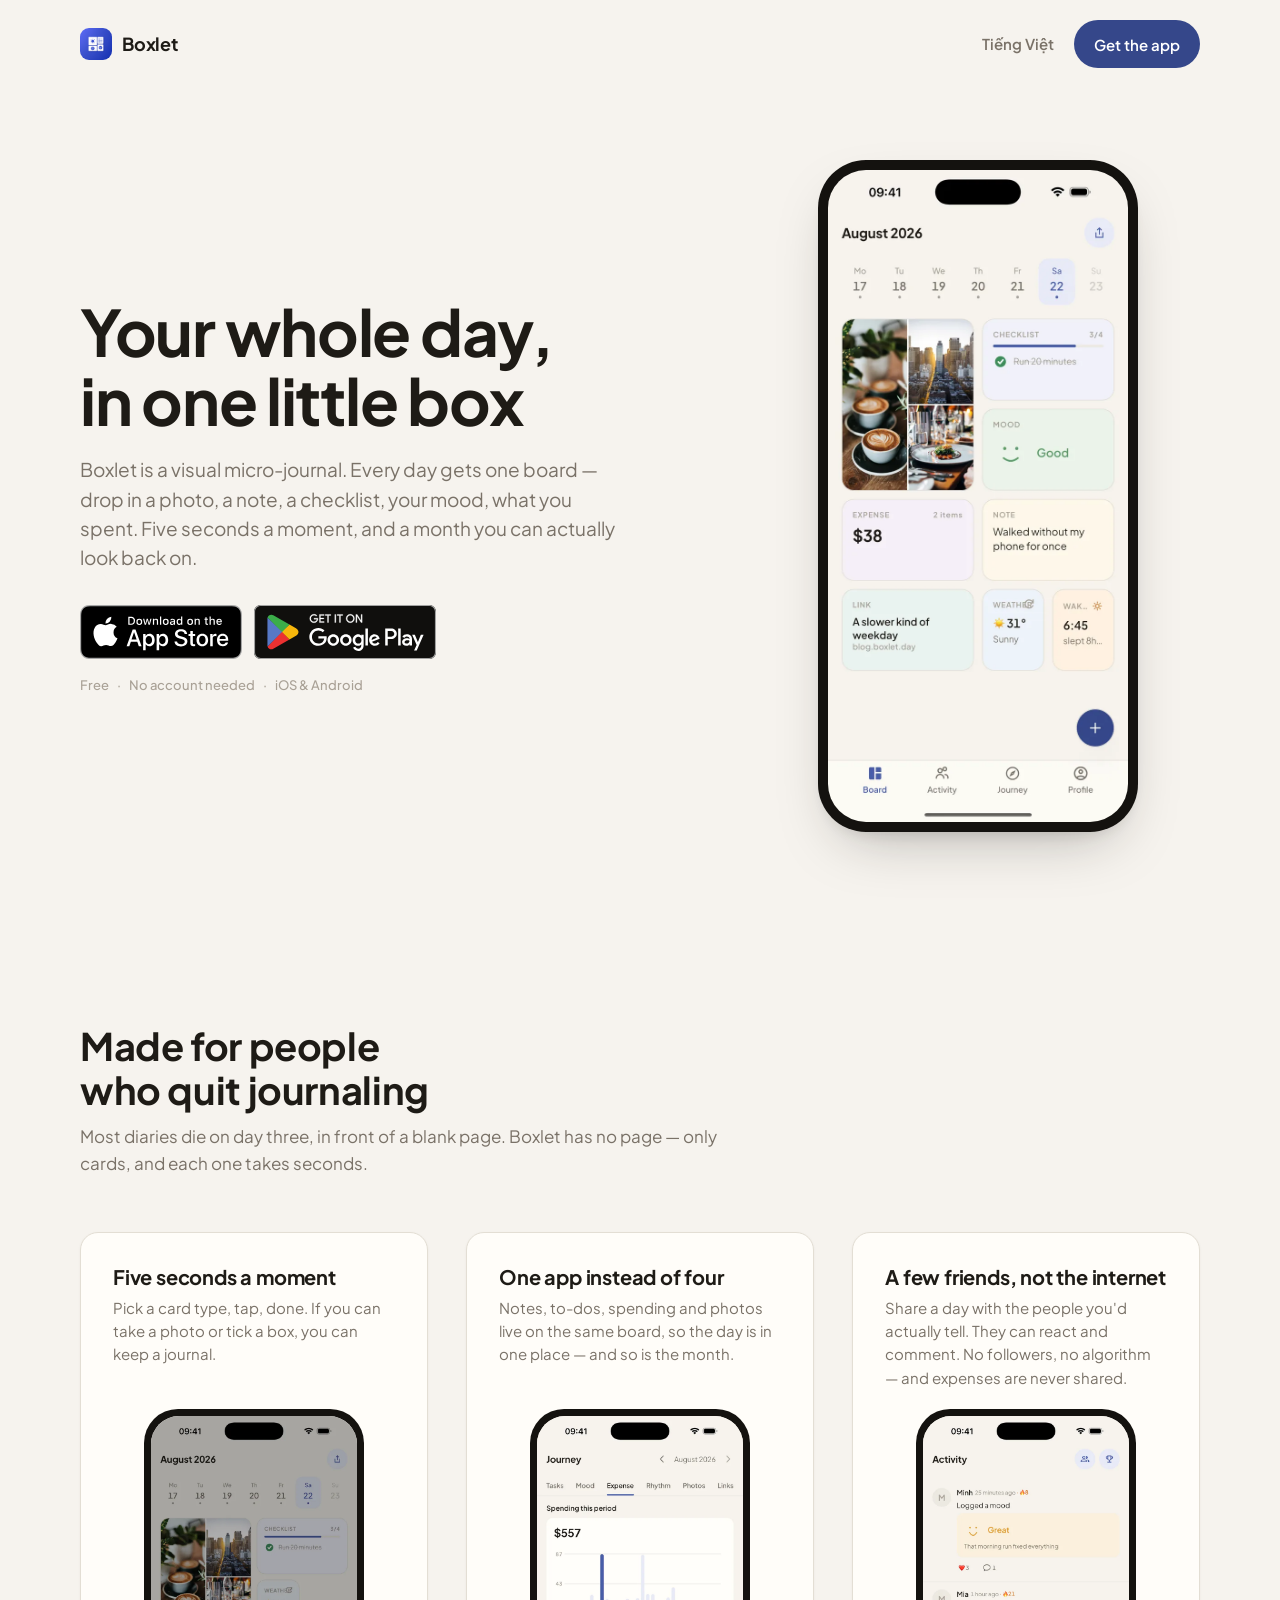
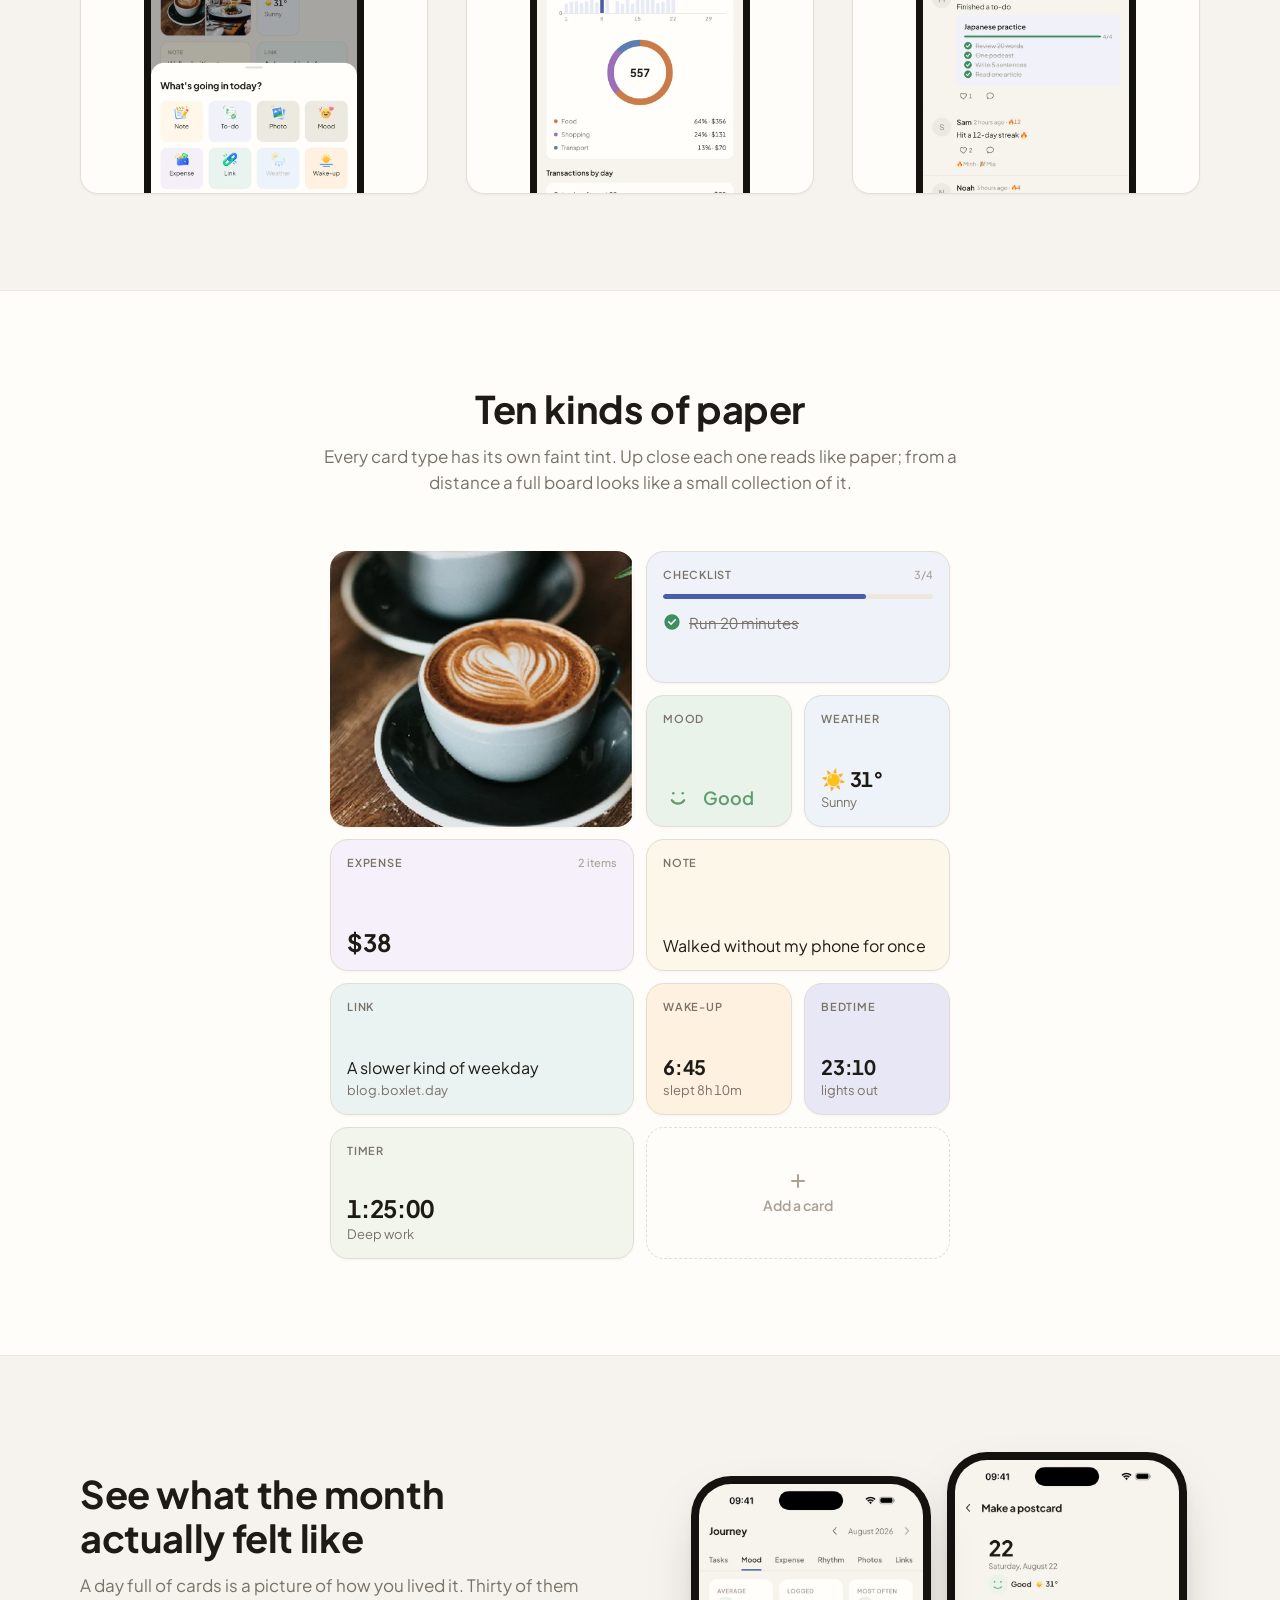
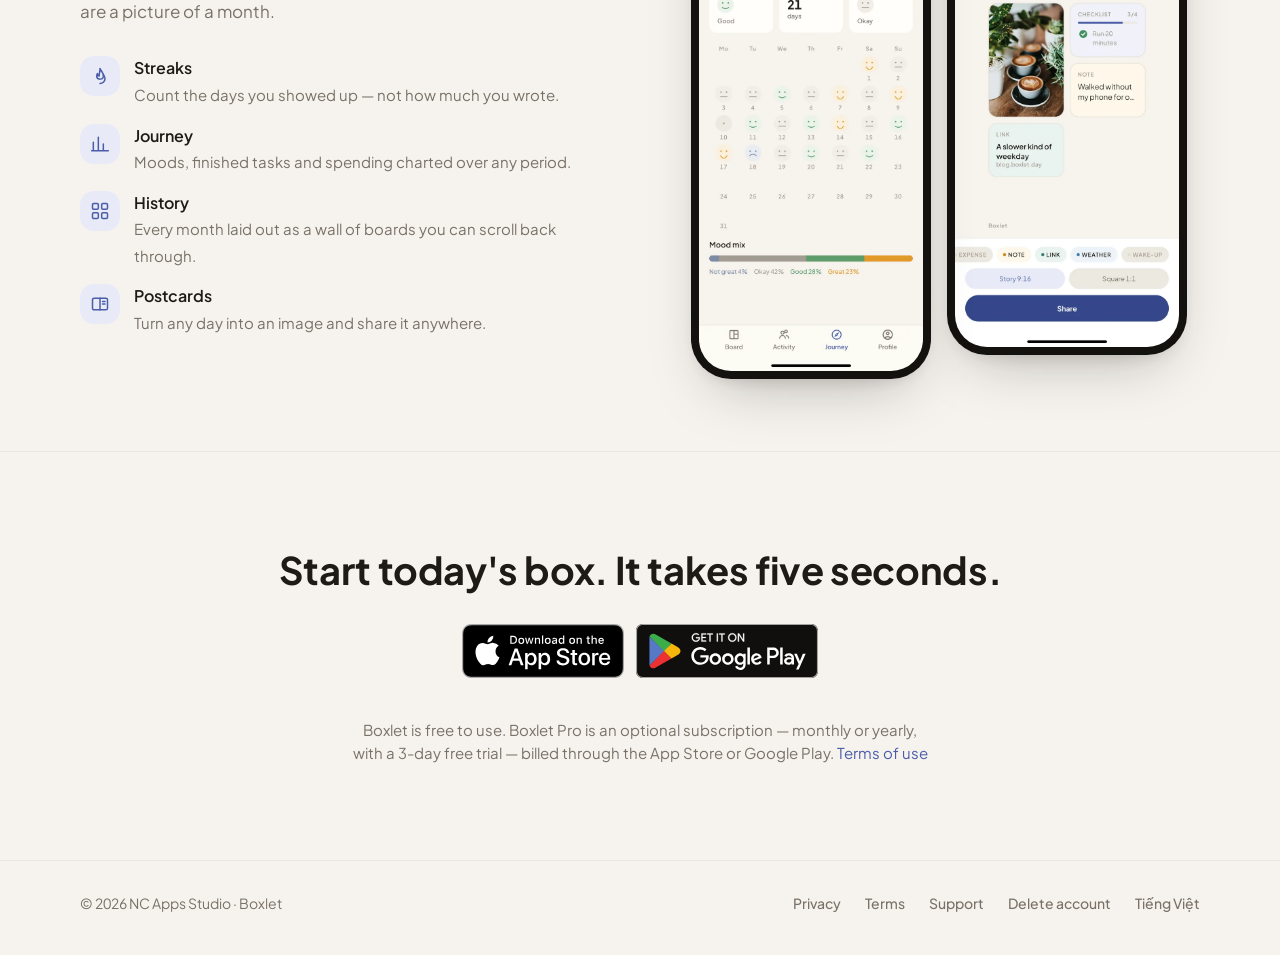
==== commit 5a743a12: "Nút store dùng badge chính hãng của Apple và Google, có bản tiếng Việt Nút pill tự vẽ đọc như nút th" ====
--- a/index.html
+++ b/index.html
@@ -58,8 +58,8 @@
     <h1>Your whole day, in one little box</h1>
     <p class="lead">Boxlet is a visual micro-journal. Every day gets one board — drop in a photo, a note, a checklist, your mood, what you spent. Five seconds a moment, and a month you can actually look back on.</p>
     <div class="store-row">
-      <a class="btn btn-primary btn-store" href="https://apps.apple.com/app/id6798649203"><svg viewBox="0 0 24 24" fill="currentColor" aria-hidden="true"><path d="M16.37 12.7c-.02-2.3 1.88-3.4 1.96-3.45-1.07-1.56-2.73-1.78-3.32-1.8-1.41-.14-2.76.83-3.48.83-.72 0-1.83-.81-3-.79-1.55.02-2.97.9-3.77 2.28-1.61 2.79-.41 6.92 1.16 9.18.77 1.11 1.68 2.35 2.87 2.31 1.15-.05 1.59-.75 2.98-.75 1.39 0 1.78.75 3 .72 1.24-.02 2.02-1.13 2.78-2.24.87-1.29 1.23-2.53 1.25-2.6-.03-.01-2.4-.92-2.43-3.69zM14.1 5.96c.63-.77 1.06-1.84.94-2.9-.91.04-2.02.61-2.67 1.37-.58.68-1.1 1.77-.96 2.81 1.02.08 2.05-.52 2.69-1.28z"/></svg><span><small>Download on the</small><b>App Store</b></span></a>
-      <a class="btn btn-ghost btn-store" href="https://play.google.com/store/apps/details?id=com.ncstudio.daybox"><svg viewBox="0 0 24 24" fill="currentColor" aria-hidden="true"><path d="M4.5 3.3c-.3.3-.5.8-.5 1.4v14.6c0 .6.2 1.1.5 1.4l.1.1 8.2-8.2v-.2L4.6 3.2l-.1.1z"/><path d="M15.5 15.3l-2.7-2.7v-.2l2.7-2.7.1.1 3.2 1.8c.9.5.9 1.4 0 1.9l-3.2 1.8h-.1z" opacity=".85"/><path d="M15.6 15.2L12.8 12.4 4.5 20.7c.3.3.8.4 1.3.1l9.8-5.6z" opacity=".7"/><path d="M15.6 8.8L5.8 3.2c-.5-.3-1-.2-1.3.1l8.3 8.3 2.8-2.8z" opacity=".55"/></svg><span><small>Get it on</small><b>Google Play</b></span></a>
+      <a class="badge" href="https://apps.apple.com/app/id6798649203"><img src="/assets/badges/appstore-en-us.svg" width="160" height="54" alt="Download on the App Store"></a>
+      <a class="badge" href="https://play.google.com/store/apps/details?id=com.ncstudio.daybox"><img src="/assets/badges/play-en.svg" width="182" height="54" alt="Get it on Google Play"></a>
     </div>
     <p class="fine"><span>Free</span><span>No account needed</span><span>iOS & Android</span></p>
   </div>
@@ -183,8 +183,8 @@
   <div class="wrap reveal">
     <h2>Start today's box. It takes five seconds.</h2>
     <div class="store-row">
-      <a class="btn btn-primary btn-store" href="https://apps.apple.com/app/id6798649203"><svg viewBox="0 0 24 24" fill="currentColor" aria-hidden="true"><path d="M16.37 12.7c-.02-2.3 1.88-3.4 1.96-3.45-1.07-1.56-2.73-1.78-3.32-1.8-1.41-.14-2.76.83-3.48.83-.72 0-1.83-.81-3-.79-1.55.02-2.97.9-3.77 2.28-1.61 2.79-.41 6.92 1.16 9.18.77 1.11 1.68 2.35 2.87 2.31 1.15-.05 1.59-.75 2.98-.75 1.39 0 1.78.75 3 .72 1.24-.02 2.02-1.13 2.78-2.24.87-1.29 1.23-2.53 1.25-2.6-.03-.01-2.4-.92-2.43-3.69zM14.1 5.96c.63-.77 1.06-1.84.94-2.9-.91.04-2.02.61-2.67 1.37-.58.68-1.1 1.77-.96 2.81 1.02.08 2.05-.52 2.69-1.28z"/></svg><span><small>Download on the</small><b>App Store</b></span></a>
-      <a class="btn btn-ghost btn-store" href="https://play.google.com/store/apps/details?id=com.ncstudio.daybox"><svg viewBox="0 0 24 24" fill="currentColor" aria-hidden="true"><path d="M4.5 3.3c-.3.3-.5.8-.5 1.4v14.6c0 .6.2 1.1.5 1.4l.1.1 8.2-8.2v-.2L4.6 3.2l-.1.1z"/><path d="M15.5 15.3l-2.7-2.7v-.2l2.7-2.7.1.1 3.2 1.8c.9.5.9 1.4 0 1.9l-3.2 1.8h-.1z" opacity=".85"/><path d="M15.6 15.2L12.8 12.4 4.5 20.7c.3.3.8.4 1.3.1l9.8-5.6z" opacity=".7"/><path d="M15.6 8.8L5.8 3.2c-.5-.3-1-.2-1.3.1l8.3 8.3 2.8-2.8z" opacity=".55"/></svg><span><small>Get it on</small><b>Google Play</b></span></a>
+      <a class="badge" href="https://apps.apple.com/app/id6798649203"><img src="/assets/badges/appstore-en-us.svg" width="160" height="54" alt="Download on the App Store"></a>
+      <a class="badge" href="https://play.google.com/store/apps/details?id=com.ncstudio.daybox"><img src="/assets/badges/play-en.svg" width="182" height="54" alt="Get it on Google Play"></a>
     </div>
     <p class="pro">Boxlet is free to use. Boxlet Pro is an optional subscription — monthly or yearly, with a 3-day free trial — billed through the App Store or Google Play. <a href="/terms.html">Terms of use</a></p>
   </div>
--- a/style.css
+++ b/style.css
@@ -176,15 +176,10 @@
 
 .btn svg { width: 18px; height: 18px; flex: none; }
 
-.btn-store {
-  min-height: 52px;
-  padding-inline: 1.375rem;
-  gap: 0.625rem;
-}
-.btn-store svg { width: 20px; height: 20px; }
-.btn-store span { display: flex; flex-direction: column; align-items: flex-start; gap: 2px; }
-.btn-store small { font-size: 0.6875rem; font-weight: 500; opacity: 0.8; line-height: 1; }
-.btn-store b { font-size: 0.9375rem; font-weight: 600; line-height: 1; }
+.badge { display: inline-block; line-height: 0; border-radius: 8px; transition: transform 120ms ease, opacity 120ms ease; }
+.badge img { height: 54px; width: auto; }
+.badge:hover { opacity: 0.88; }
+.badge:active { transform: translateY(1px); }
 
 /* ---------- hero ---------- */
 
@@ -560,5 +555,5 @@
   .phone-pair { gap: 0.5rem; }
   .phone-pair .phone { max-width: 46%; padding: 6px; border-radius: 32px; }
   .phone-pair .phone img { border-radius: 26px; }
-  .btn-store { flex: 1 1 100%; }
-}
+  .badge img { height: 48px; }
+}
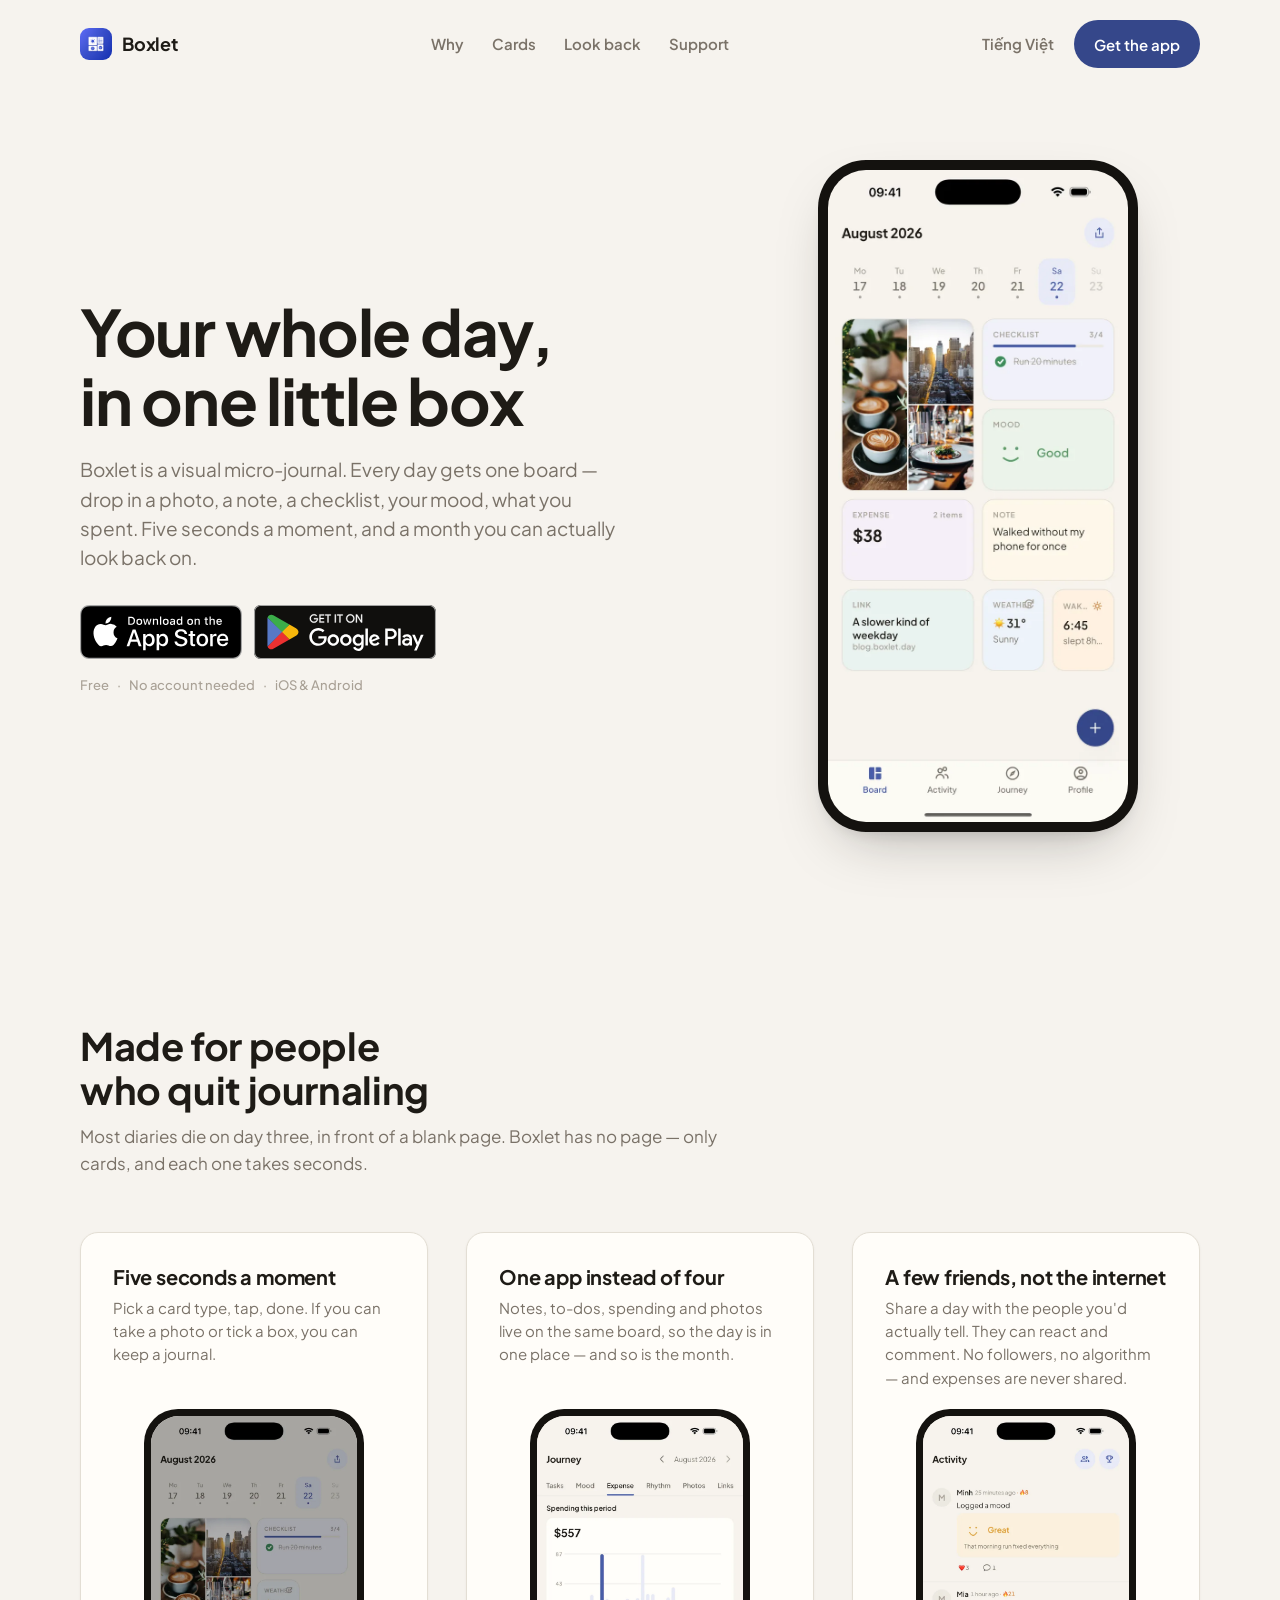
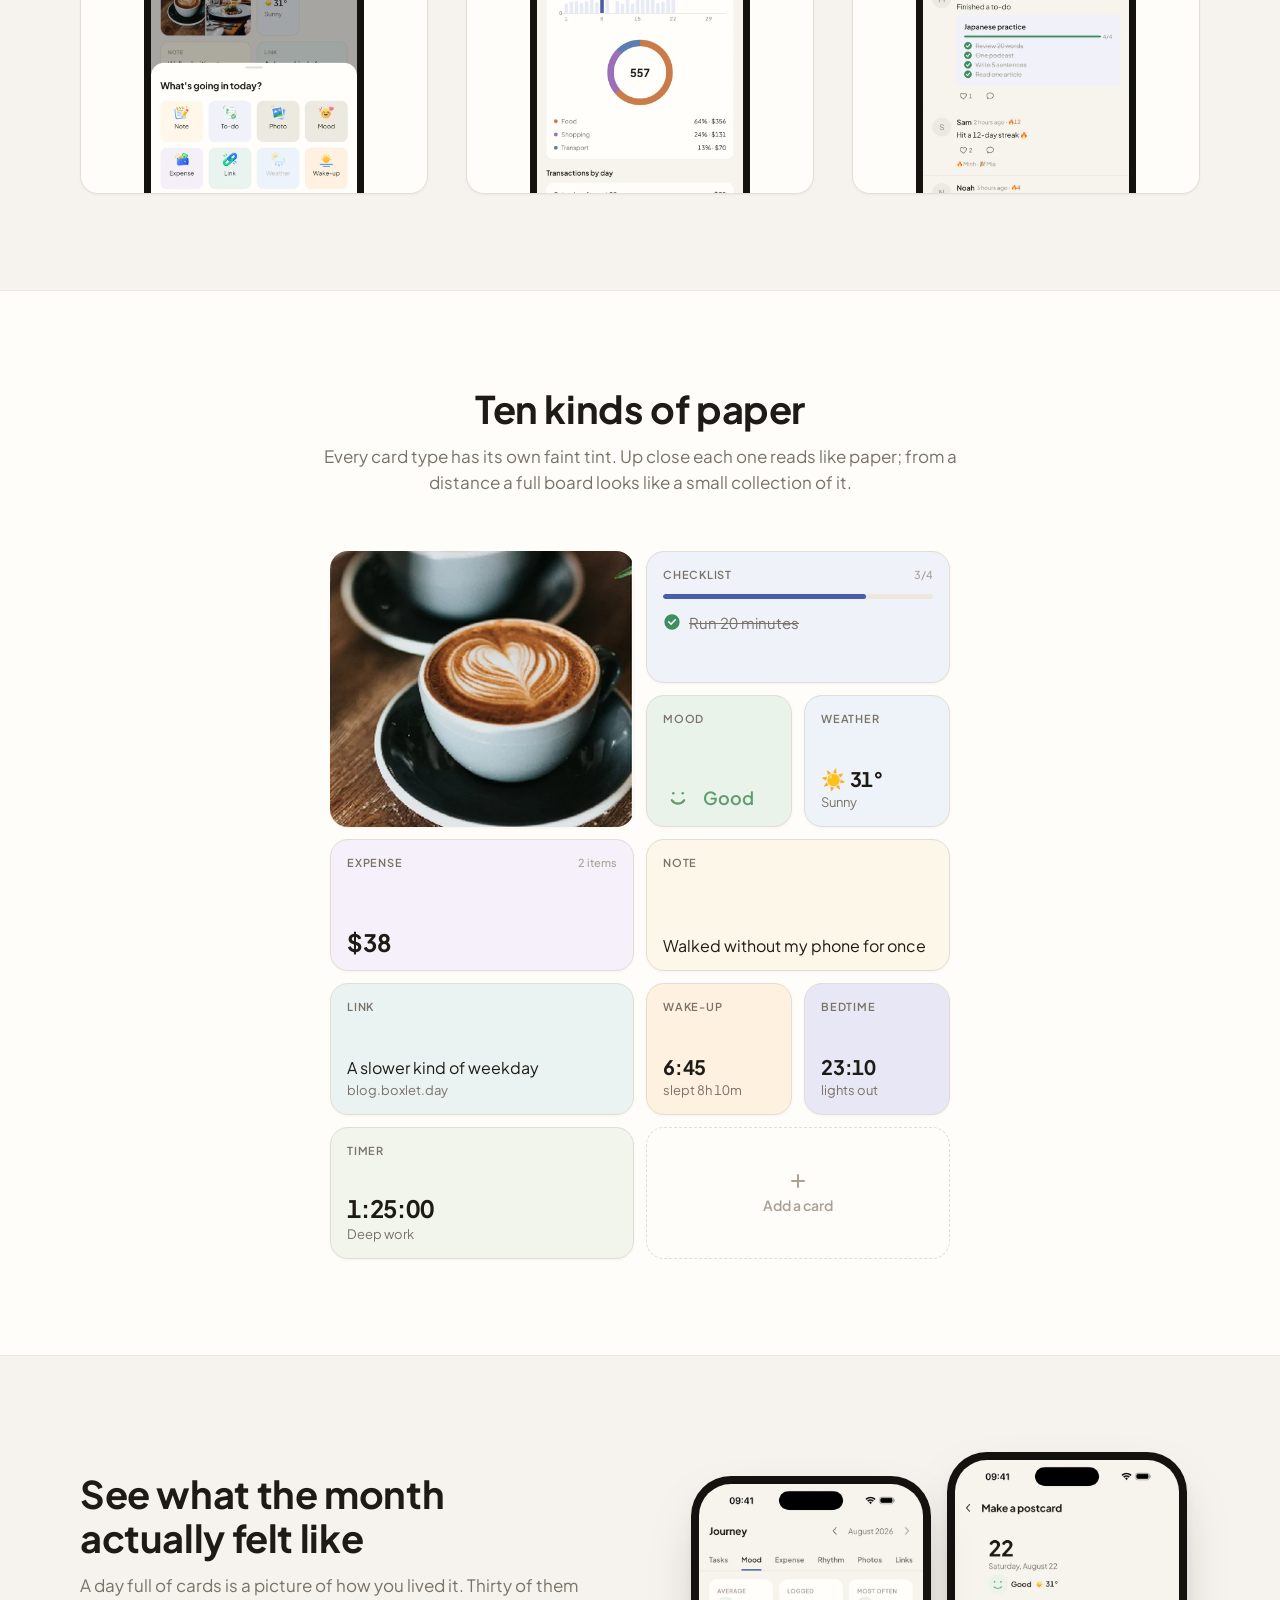
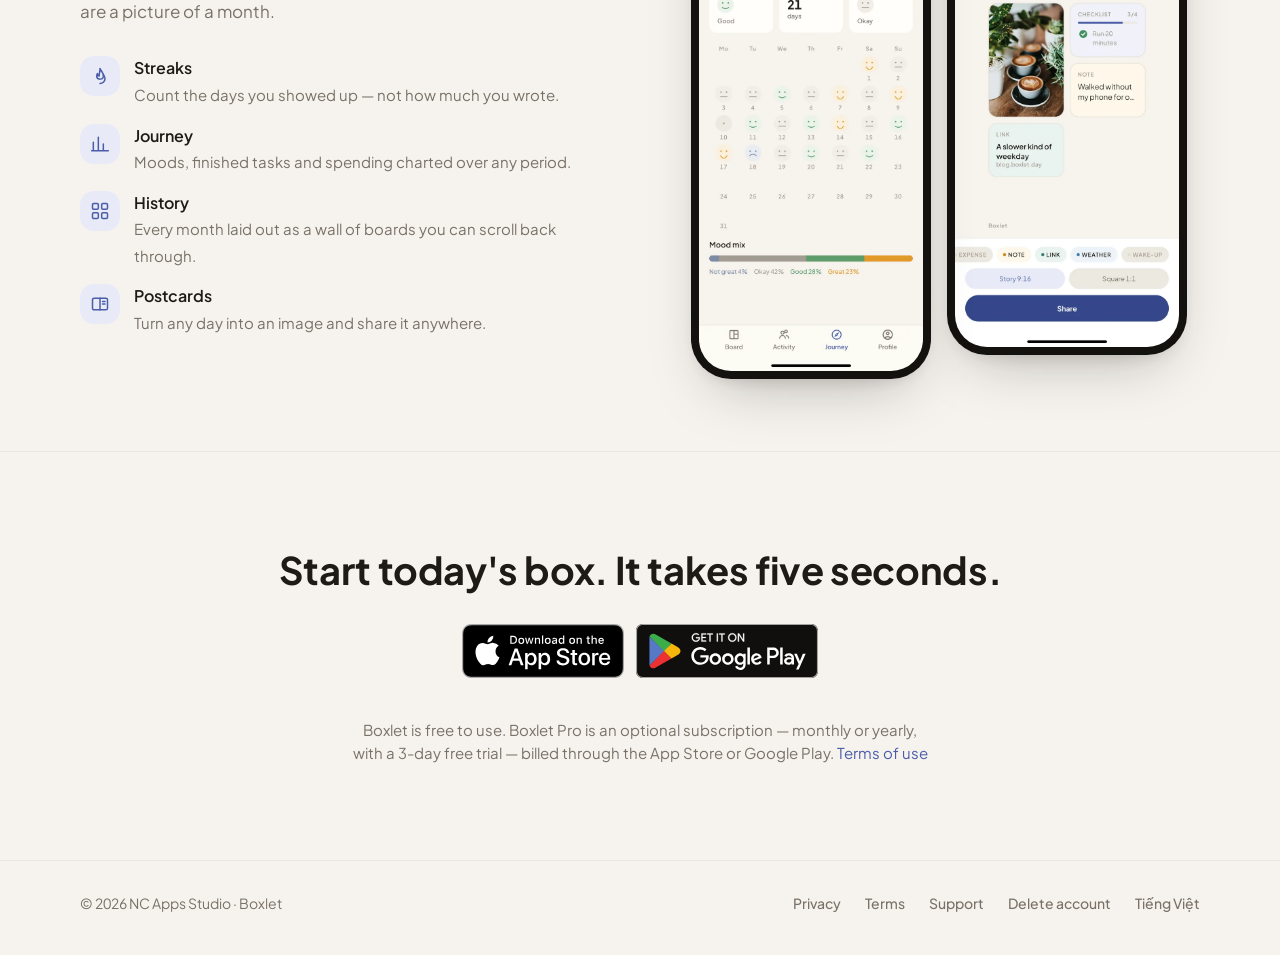
==== commit 4dd06bec: "Thanh nav thêm bốn link: Tại sao · Loại thẻ · Nhìn lại · Hỗ trợ Ba link đầu là neo cuộn trong trang," ====
--- a/index.html
+++ b/index.html
@@ -45,6 +45,12 @@
 
 <header class="wrap topbar">
   <a class="brand" href="/"><img src="/assets/icon-192.png" alt="" width="32" height="32">Boxlet</a>
+  <nav class="nav-links" aria-label="Sections">
+    <a href="#why">Why</a>
+    <a href="#cards">Cards</a>
+    <a href="#lookback">Look back</a>
+    <a href="/support.html">Support</a>
+  </nav>
   <div class="topbar-actions">
     <a class="lang" href="/vi/" lang="vi" hreflang="vi">Tiếng Việt</a>
     <a class="btn btn-primary" href="#get">Get the app</a>
@@ -70,7 +76,7 @@
   </div>
 </section>
 
-<section class="section">
+<section class="section" id="why">
   <div class="wrap">
     <div class="section-head reveal">
       <h2>Made for people who quit journaling</h2>
@@ -102,7 +108,7 @@
   </div>
 </section>
 
-<section class="section paper-section">
+<section class="section paper-section" id="cards">
   <div class="wrap">
     <div class="section-head center reveal">
       <h2>Ten kinds of paper</h2>
@@ -158,7 +164,7 @@
   </div>
 </section>
 
-<section class="section">
+<section class="section" id="lookback">
   <div class="wrap lookback">
     <div class="reveal">
       <div class="section-head">
--- a/style.css
+++ b/style.css
@@ -136,6 +136,15 @@
 .brand:hover { text-decoration: none; }
 .brand img { width: 32px; height: 32px; border-radius: 9px; }
 
+.nav-links {
+  display: flex;
+  gap: 1.75rem;
+  margin-inline: auto;
+  padding-inline: 2rem;
+}
+.nav-links a { color: var(--ink-2); font-weight: 600; font-size: 0.9375rem; }
+.nav-links a:hover { color: var(--ink); text-decoration: none; }
+
 .topbar-actions { display: flex; align-items: center; gap: 1.25rem; }
 
 .lang {
@@ -250,7 +259,7 @@
 
 /* ---------- sections ---------- */
 
-.section { padding-block: clamp(3rem, 8vw, 6rem); }
+.section { padding-block: clamp(3rem, 8vw, 6rem); scroll-margin-top: 1rem; }
 .section + .section { border-top: 1px solid var(--divider); }
 
 .section-head { max-width: 40rem; }
@@ -533,6 +542,10 @@
   .pillar .shot { width: 38%; max-width: 180px; flex: none; }
   .lookback { grid-template-columns: 1fr; }
   .phone-pair { margin-top: 1rem; }
+}
+
+@media (max-width: 760px) {
+  .nav-links { display: none; }
 }
 
 @media (max-width: 560px) {
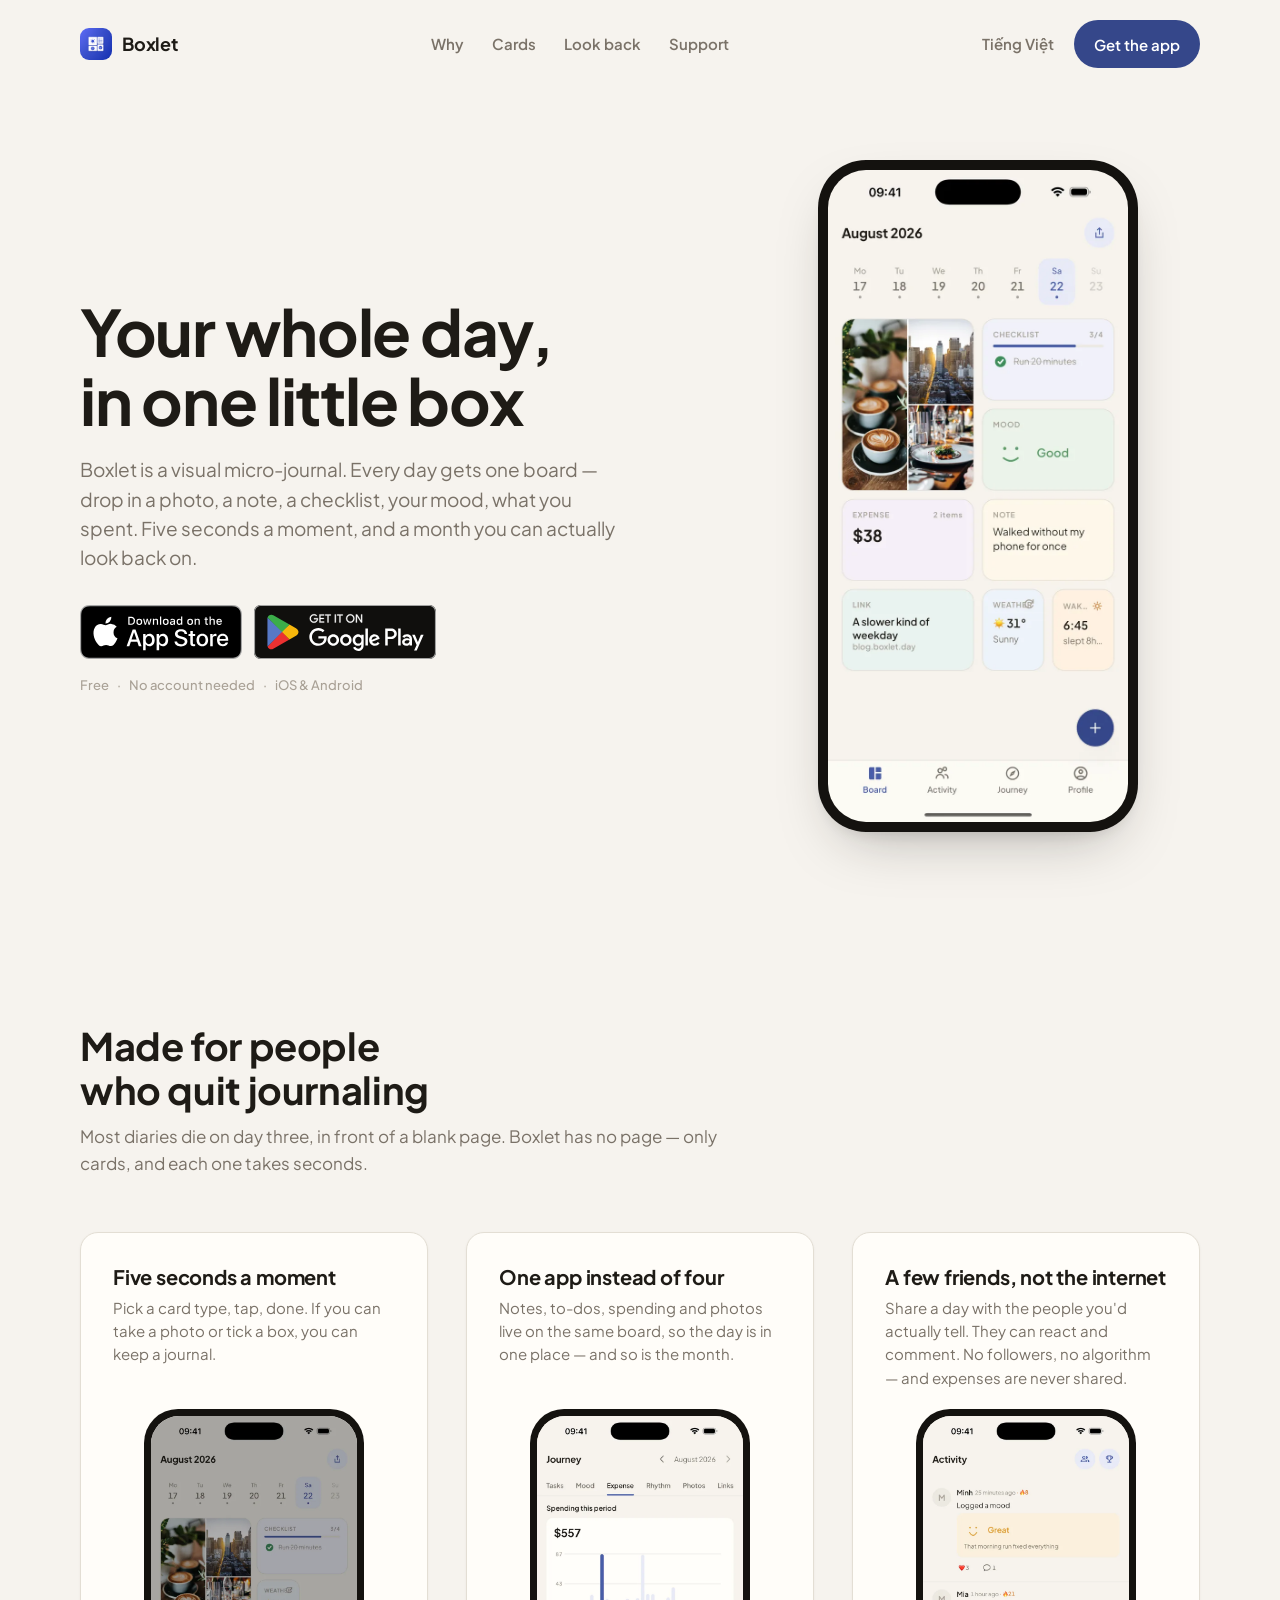
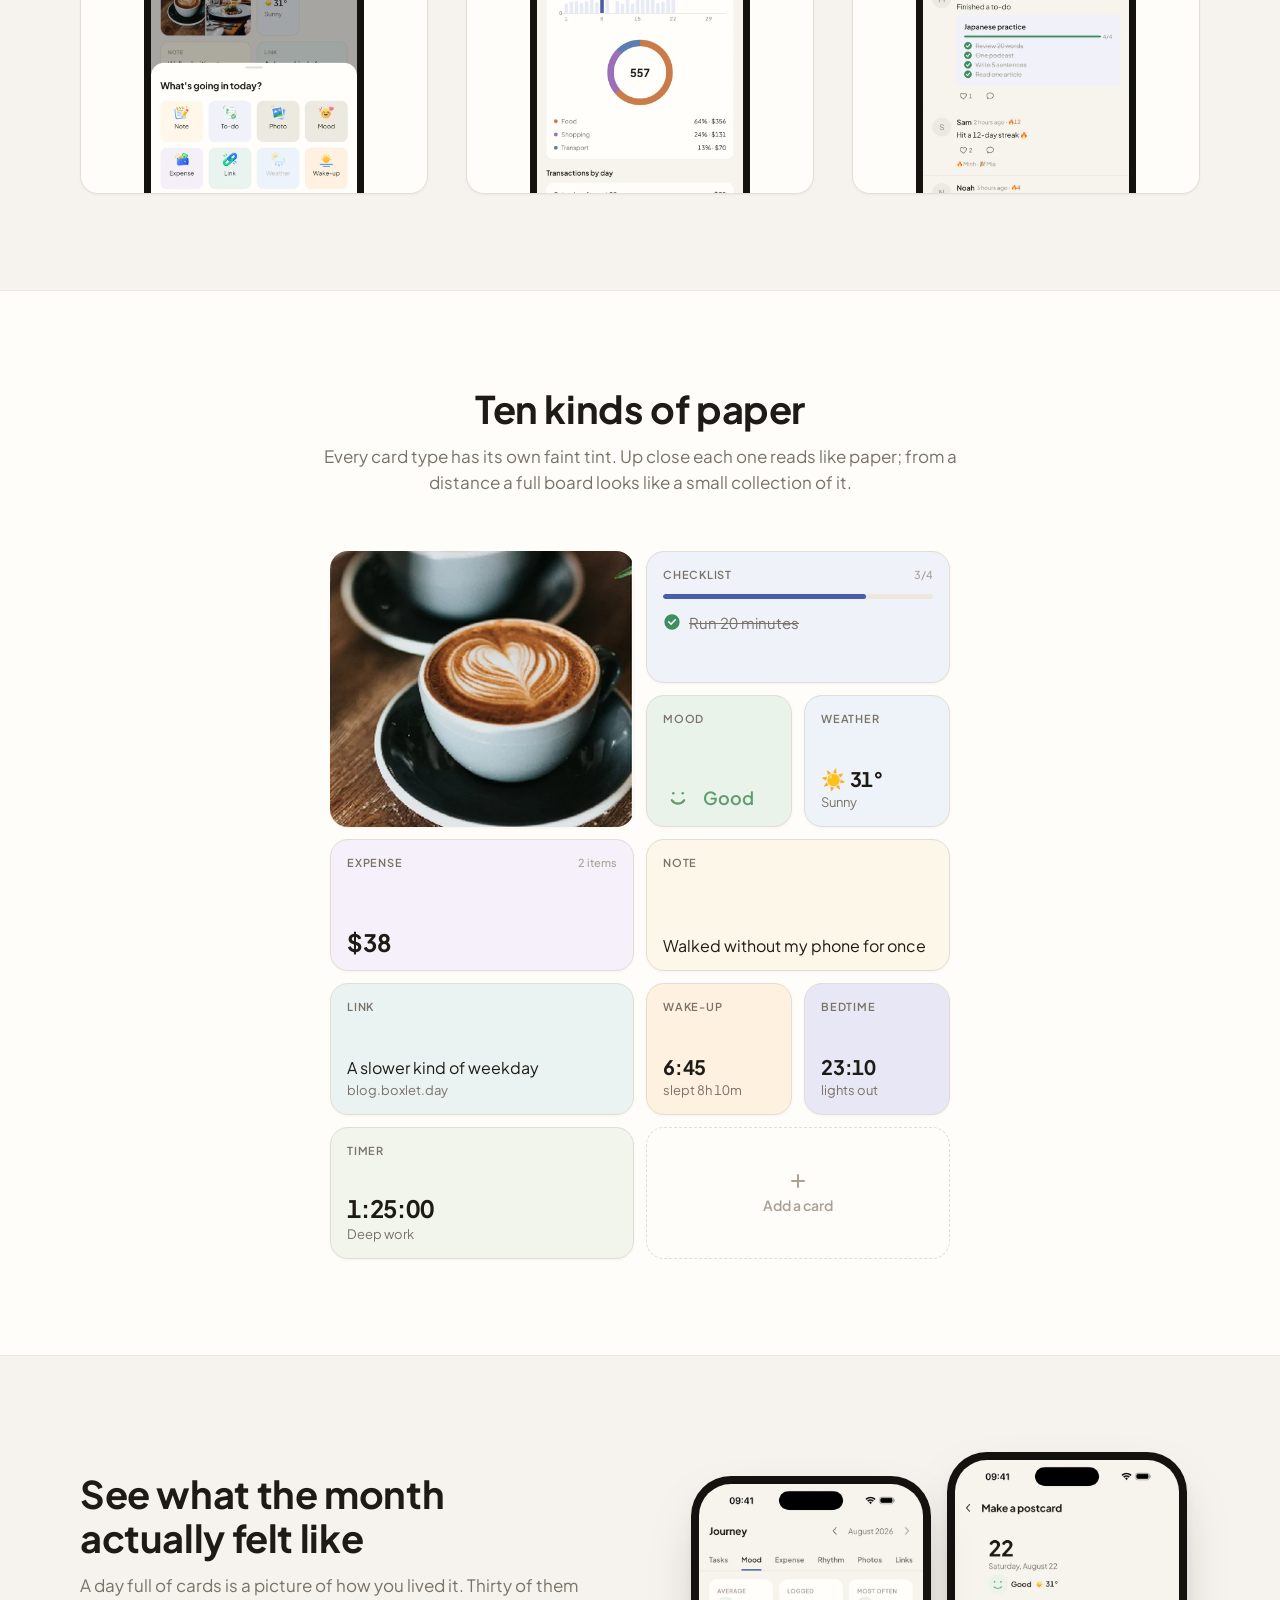
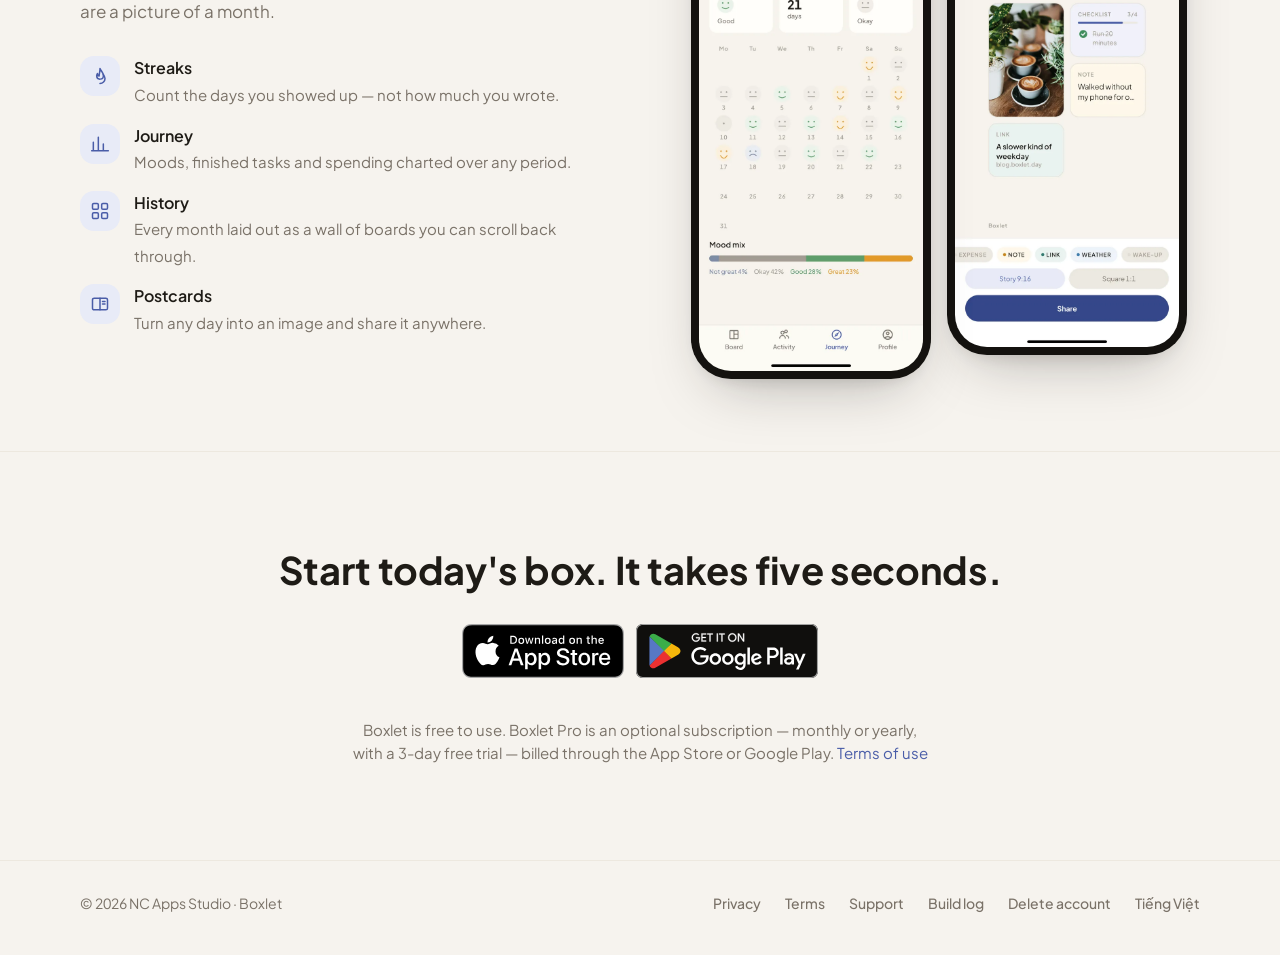
==== commit 6fa87347: "Thêm trang Build log — nhật ký dựng app, tiếng Anh Bảy mục theo mốc thời gian thật, từ quyết định đầ" ====
--- a/index.html
+++ b/index.html
@@ -205,6 +205,7 @@
       <a href="/privacy.html">Privacy</a>
       <a href="/terms.html">Terms</a>
       <a href="/support.html">Support</a>
+      <a href="/devlog.html">Build log</a>
       <a href="/delete-account.html">Delete account</a>
       <a href="/vi/" lang="vi" hreflang="vi">Tiếng Việt</a>
     </nav>
